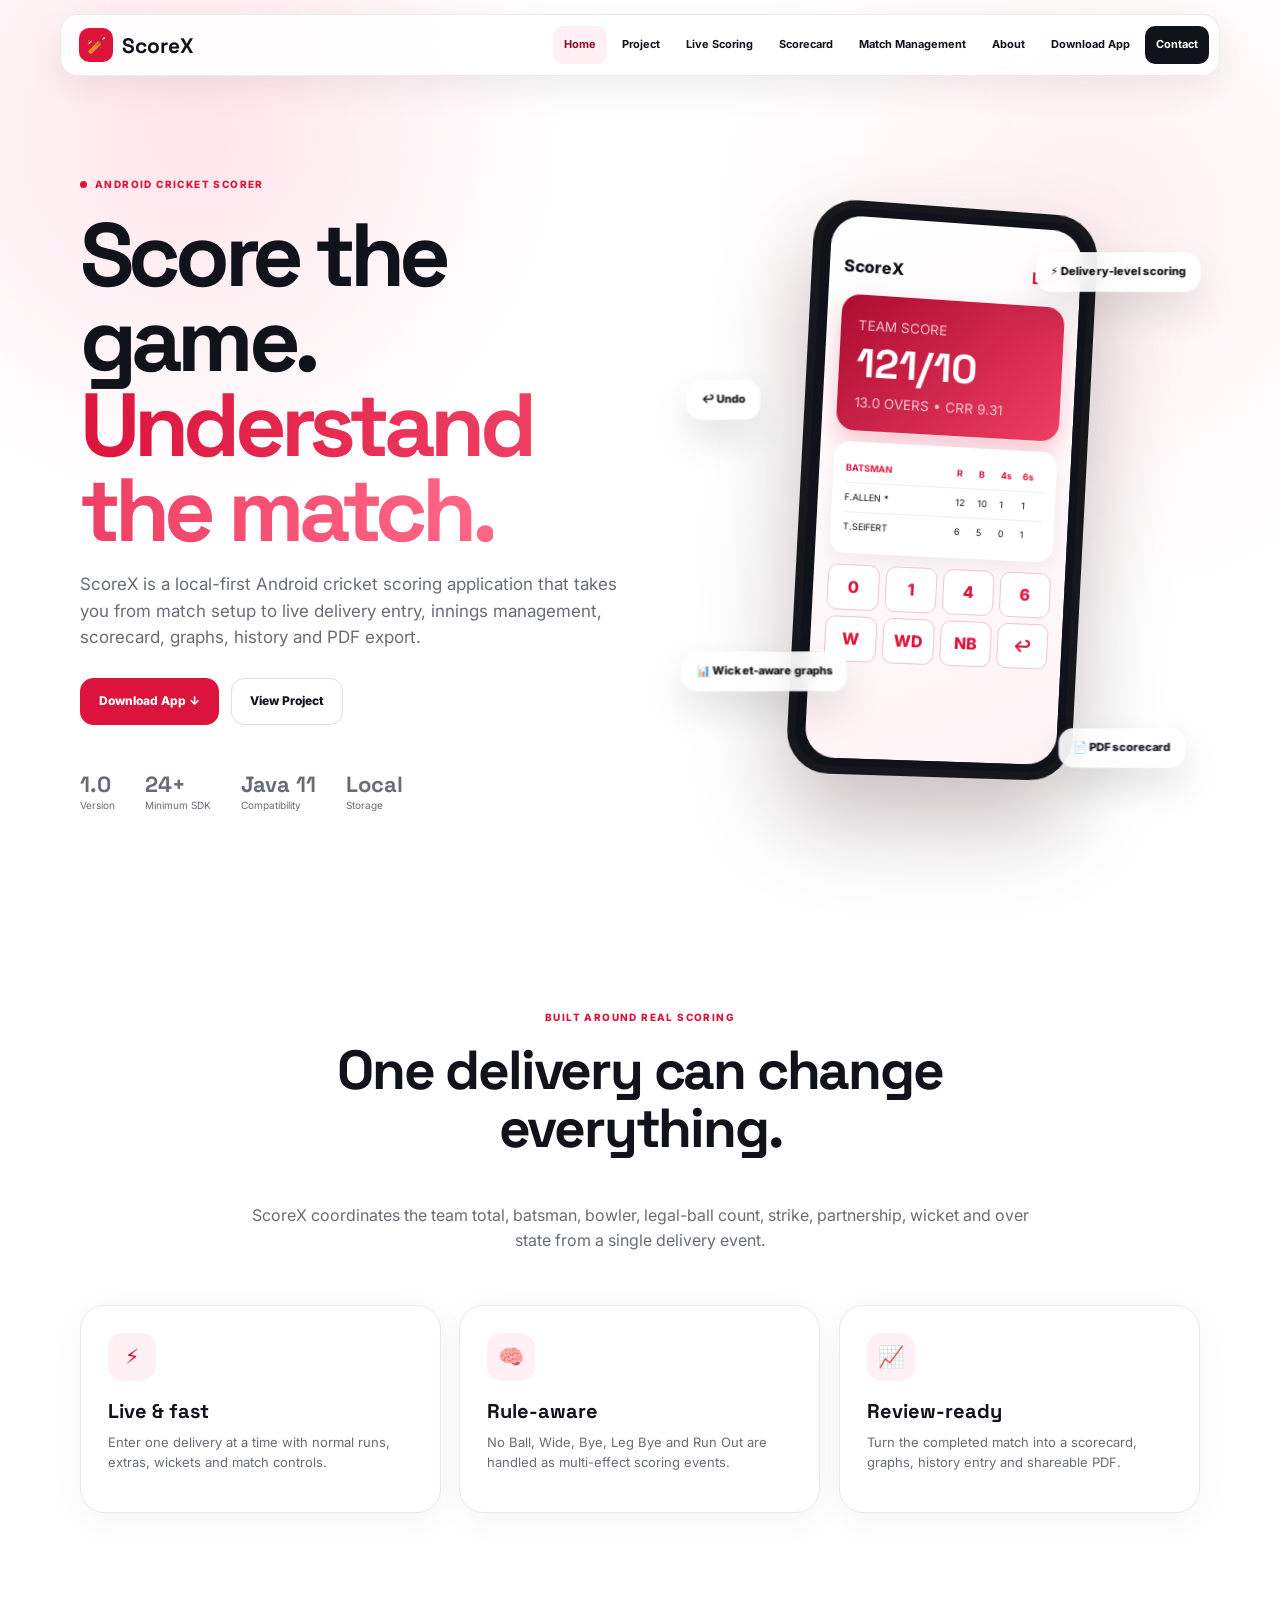
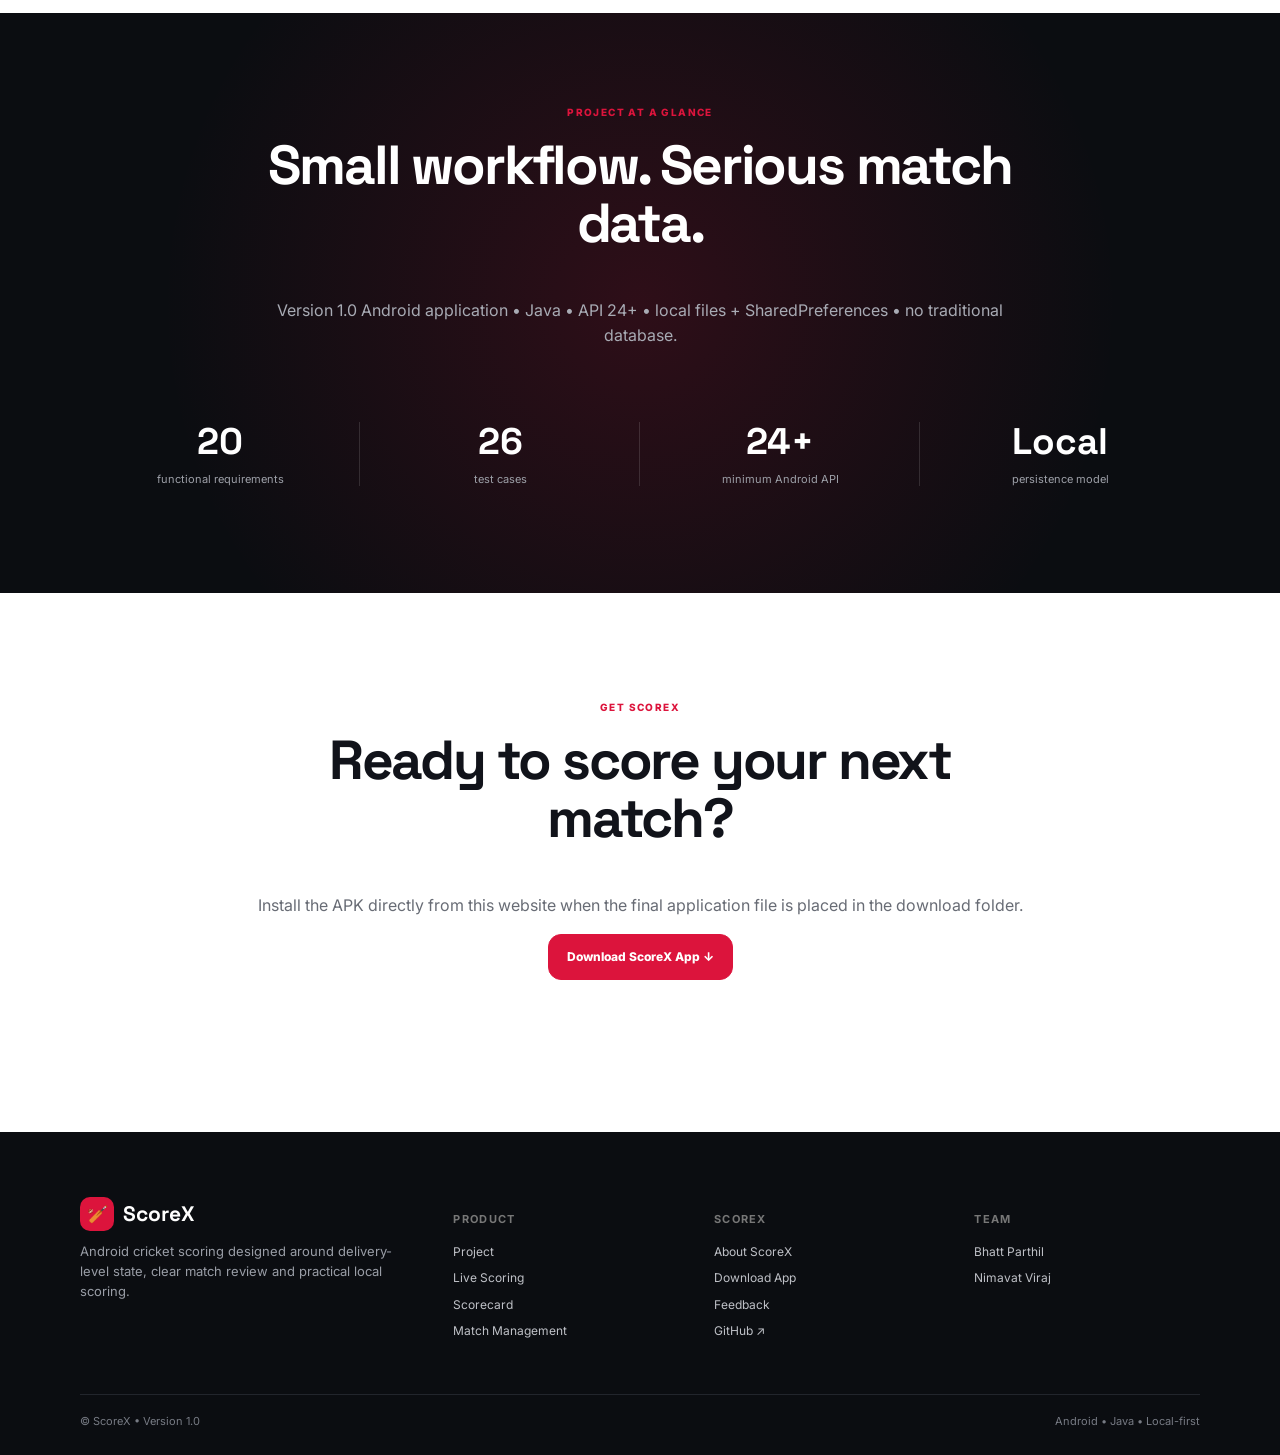
==== index.html @ 578c5bb7 "Add files via upload" ====
<!doctype html><html lang="en"><head><meta charset="utf-8"><meta name="viewport" content="width=device-width,initial-scale=1"><meta name="theme-color" content="#DC143C"><title>Home | ScoreX</title><meta name="description" content="ScoreX Android cricket scorer"><link rel="stylesheet" href="css/style.css"></head><body><nav class="nav"><a class="brand" href="index.html"><span class="brand-mark">🏏</span>ScoreX</a><button class="menu" aria-label="Menu">☰</button><div class="links"><a href="index.html">Home</a><a href="features.html">Project</a><a href="live-scoring.html">Live Scoring</a><a href="scorecard.html">Scorecard</a><a href="match-management.html">Match Management</a><a href="about.html">About</a><a href="download.html">Download App</a><a class="cta" href="contact.html">Contact</a></div></nav><main><section class="hero"><div class="container hero-grid"><div class="reveal"><span class="eyebrow"><i></i> Android Cricket Scorer</span><h1>Score the game.<br><span class="grad">Understand the match.</span></h1><p class="lead">ScoreX is a local-first Android cricket scoring application that takes you from match setup to live delivery entry, innings management, scorecard, graphs, history and PDF export.</p><div class="actions"><a class="btn primary" href="download.html">Download App ↓</a><a class="btn" href="features.html">View Project</a></div><div class="hero-meta"><div><strong>1.0</strong>Version</div><div><strong>24+</strong>Minimum SDK</div><div><strong>Java 11</strong>Compatibility</div><div><strong>Local</strong>Storage</div></div></div><div class="phone-stage reveal tilt"><div class="phone"><div class="screen"><div class="appbar"><span>ScoreX</span><b>LIVE</b></div><div class="scorebox"><small>TEAM SCORE</small><div class="bigscore">121/10</div><small>13.0 OVERS • CRR 9.31</small></div><div class="mini"><div class="minirow"><b>BATSMAN</b><b>R</b><b>B</b><b>4s</b><b>6s</b></div><div class="minirow"><span>F.ALLEN *</span><span>12</span><span>10</span><span>1</span><span>1</span></div><div class="minirow"><span>T.SEIFERT</span><span>6</span><span>5</span><span>0</span><span>1</span></div></div><div class="runs"><div class="run">0</div><div class="run">1</div><div class="run">4</div><div class="run">6</div><div class="run">W</div><div class="run">WD</div><div class="run">NB</div><div class="run">↩</div></div></div></div><div class="floatcard f1">⚡ Delivery-level scoring</div><div class="floatcard f2">📊 Wicket-aware graphs</div><div class="floatcard f3">↩ Undo</div><div class="floatcard f4">📄 PDF scorecard</div></div></div></section>
<section><div class="container"><div class="section-head reveal"><span class="eyebrow">Built around real scoring</span><h2>One delivery can change everything.</h2><p>ScoreX coordinates the team total, batsman, bowler, legal-ball count, strike, partnership, wicket and over state from a single delivery event.</p></div><div class="grid3"><article class="card tilt reveal"><div class="icon">⚡</div><h3>Live & fast</h3><p>Enter one delivery at a time with normal runs, extras, wickets and match controls.</p></article><article class="card tilt reveal"><div class="icon">🧠</div><h3>Rule-aware</h3><p>No Ball, Wide, Bye, Leg Bye and Run Out are handled as multi-effect scoring events.</p></article><article class="card tilt reveal"><div class="icon">📈</div><h3>Review-ready</h3><p>Turn the completed match into a scorecard, graphs, history entry and shareable PDF.</p></article></div></div></section>
<section class="dark clean-dark"><div class="container"><div class="section-head reveal"><span class="eyebrow">Project at a glance</span><h2>Small workflow. Serious match data.</h2><p style="color:#a8abb4">Version 1.0 Android application • Java • API 24+ • local files + SharedPreferences • no traditional database.</p></div><div class="stats reveal"><div class="stat"><strong data-count="20">0</strong><span>functional requirements</span></div><div class="stat"><strong data-count="26">0</strong><span>test cases</span></div><div class="stat"><strong>24+</strong><span>minimum Android API</span></div><div class="stat"><strong>Local</strong><span>persistence model</span></div></div></div></section>
<section><div class="container"><div class="section-head reveal"><span class="eyebrow">Get ScoreX</span><h2>Ready to score your next match?</h2><p>Install the APK directly from this website when the final application file is placed in the download folder.</p><a class="btn primary" href="download.html">Download ScoreX App ↓</a></div></div></section></main><footer><div class="container"><div class="footgrid"><div class="footbrand"><a class="brand" href="index.html"><span class="brand-mark">🏏</span>ScoreX</a><p>Android cricket scoring designed around delivery-level state, clear match review and practical local scoring.</p></div><div class="footcol"><h4>Product</h4><a href="features.html">Project</a><a href="live-scoring.html">Live Scoring</a><a href="scorecard.html">Scorecard</a><a href="match-management.html">Match Management</a></div><div class="footcol"><h4>ScoreX</h4><a href="about.html">About ScoreX</a><a href="download.html">Download App</a><a href="contact.html">Feedback</a><a href="https://github.com/" target="_blank" rel="noopener">GitHub ↗</a></div><div class="footcol"><h4>Team</h4><a href="contact.html">Bhatt Parthil</a><a href="contact.html">Nimavat Viraj</a></div></div><div class="bottom"><span>© ScoreX • Version 1.0</span><span>Android • Java • Local-first</span></div></div></footer><script src="js/script.js"></script></body></html>
---- css/style.css ----
@import url('https://fonts.googleapis.com/css2?family=Inter:wght@400;500;600;700;800&family=Space+Grotesk:wght@500;600;700&display=swap');
:root{--red:#DC143C;--red2:#8B0A28;--ink:#11131a;--dark:#0b0d11;--muted:#686c75;--line:#e9e8eb;--soft:#fff7f9;--r:24px;--shadow:0 24px 70px rgba(24,12,17,.10)}*{box-sizing:border-box}html{scroll-behavior:smooth}body{margin:0;color:var(--ink);font-family:Inter,system-ui,sans-serif;background:#fff;line-height:1.55}a{text-decoration:none;color:inherit}.container{width:min(1120px,92%);margin:auto}.nav{position:fixed;z-index:50;top:14px;left:50%;transform:translateX(-50%);width:min(1160px,94%);height:62px;background:rgba(255,255,255,.88);backdrop-filter:blur(18px);border:1px solid rgba(20,20,20,.08);border-radius:18px;display:flex;align-items:center;padding:0 10px 0 18px;box-shadow:0 12px 35px rgba(0,0,0,.07)}.brand{font:700 21px 'Space Grotesk';display:flex;gap:9px;align-items:center}.brand-mark{display:grid;place-items:center;width:34px;height:34px;border-radius:10px;background:var(--red);color:#fff;font-size:17px}.links{margin-left:auto;display:flex;gap:4px;align-items:center}.links a{font-size:11px;font-weight:700;padding:10px 11px;border-radius:10px}.links a:hover,.links a.active{background:#fff0f3;color:var(--red2)}.links .cta{background:var(--ink);color:#fff}.menu{display:none;margin-left:auto;border:0;background:none;font-size:24px}.hero{min-height:100vh;padding:170px 0 90px;background:radial-gradient(circle at 15% 15%,#ffe4eb,transparent 28%),radial-gradient(circle at 85% 25%,#fff0f3,transparent 30%),#fff}.hero-grid{display:grid;grid-template-columns:1.05fr .95fr;gap:40px;align-items:center}.eyebrow{display:inline-flex;align-items:center;gap:8px;color:var(--red);font-size:10px;font-weight:800;text-transform:uppercase;letter-spacing:.14em}.eyebrow i{width:7px;height:7px;background:var(--red);border-radius:50%}.hero h1{font:700 clamp(55px,7vw,92px)/.95 'Space Grotesk';letter-spacing:-.065em;margin:18px 0}.grad{background:linear-gradient(90deg,var(--red),#ff6787);-webkit-background-clip:text;color:transparent}.lead{font-size:17px;color:var(--muted);max-width:650px}.actions{display:flex;gap:12px;margin-top:28px;flex-wrap:wrap}.btn{display:inline-flex;align-items:center;justify-content:center;padding:13px 18px;border:1px solid #dddfe4;border-radius:13px;font-size:12px;font-weight:800;transition:.25s}.btn:hover{transform:translateY(-2px);box-shadow:0 10px 25px rgba(0,0,0,.08)}.btn.primary{background:var(--red);border-color:var(--red);color:#fff}.hero-meta{display:flex;gap:30px;margin-top:45px;flex-wrap:wrap}.hero-meta strong{display:block;font:700 22px 'Space Grotesk'}.hero-meta div{font-size:10px;color:var(--muted)}.phone-stage{height:590px;position:relative;display:grid;place-items:center;perspective:1200px}.phone{width:286px;height:570px;background:#11131a;border:8px solid #17181c;border-radius:43px;padding:10px;box-shadow:0 45px 90px rgba(40,0,12,.25);transform:rotate3d(0,1,0,5deg) rotate(3deg);animation:float 5s ease-in-out infinite;transition:transform .18s}.screen{height:100%;border-radius:30px;overflow:hidden;background:linear-gradient(160deg,#fff,#fff3f6);padding:37px 14px 14px}.appbar{display:flex;justify-content:space-between;font-weight:800;margin-bottom:15px}.appbar b{color:var(--red)}.scorebox{border-radius:18px;background:linear-gradient(135deg,#ad0c31,#ef3e63);color:#fff;padding:17px;box-shadow:0 12px 25px rgba(220,20,60,.22)}.scorebox small{opacity:.75}.bigscore{font:700 40px 'Space Grotesk'}.mini{background:#fff;border-radius:15px;padding:12px;margin-top:11px;box-shadow:0 8px 20px rgba(0,0,0,.06);font-size:9px}.minirow{display:grid;grid-template-columns:1fr repeat(4,22px);padding:7px 0;border-bottom:1px solid #eee}.minirow:last-child{border:0}.minirow b{color:var(--red)}.runs{display:grid;grid-template-columns:repeat(4,1fr);gap:6px;margin-top:11px}.run{padding:9px;border:1px solid #f0c4ce;background:#fff;border-radius:10px;color:var(--red);font-weight:800;text-align:center}.floatcard{position:absolute;background:rgba(255,255,255,.92);backdrop-filter:blur(10px);padding:11px 14px;border-radius:15px;box-shadow:0 18px 40px rgba(0,0,0,.12);font-size:11px;font-weight:800}.f1{right:5px;top:60px}.f2{left:0;bottom:100px}.f3{left:5px;top:185px}.f4{right:20px;bottom:25px}section{padding:100px 0}.section-head{text-align:center;max-width:800px;margin:0 auto 52px}.section-head h2{font:700 clamp(35px,5vw,55px)/1.05 'Space Grotesk';letter-spacing:-.04em;margin-top:14px}.section-head p{color:var(--muted);margin-top:15px}.grid3{display:grid;grid-template-columns:repeat(3,1fr);gap:18px}.card{background:#fff;border:1px solid var(--line);border-radius:var(--r);padding:27px;box-shadow:0 8px 35px rgba(0,0,0,.045);transition:transform .25s,box-shadow .25s,border-color .25s;transform-style:preserve-3d}.card:hover{transform:translateY(-7px) rotateX(1deg) rotateY(-1deg);box-shadow:var(--shadow);border-color:#ffd2dc}.icon{width:48px;height:48px;border-radius:15px;background:#fff0f3;color:var(--red);display:grid;place-items:center;font-size:21px;margin-bottom:17px}.card h3{font:700 20px 'Space Grotesk';margin:0}.card p{color:var(--muted);font-size:13px;margin-top:8px}.dark{background:var(--dark);color:#fff;position:relative;overflow:hidden}.dark:before{content:'';position:absolute;inset:-50%;background:radial-gradient(circle at 50% 50%,rgba(220,20,60,.17),transparent 34%)}.dark>*{position:relative}.stats{display:grid;grid-template-columns:repeat(4,1fr);gap:0;border:0;border-radius:0}.stat{padding:18px 27px;text-align:center;border:0;position:relative}.stat:not(:last-child):after{content:'';position:absolute;right:0;top:20%;height:60%;width:1px;background:rgba(255,255,255,.13)}.stat strong{display:block;font:700 37px 'Space Grotesk';color:#fff}.stat span{font-size:11px;color:#9da0a8}.clean-dark{padding:85px 0}.pagehero{padding:175px 0 90px;text-align:center;background:radial-gradient(circle at 80% 10%,#ffe3ea,transparent 30%),#fff7f8}.pagehero h1{font:700 clamp(43px,6vw,72px)/1 'Space Grotesk';margin:16px 0;letter-spacing:-.05em}.pagehero p{max-width:760px;margin:auto;color:var(--muted);font-size:17px}.crumb{font-size:11px;color:var(--red);font-weight:800;text-transform:uppercase;letter-spacing:.1em}.soft{background:var(--soft)}.prose{max-width:850px;margin:auto;color:var(--muted)}.prose p{margin:0 0 15px}.info-grid{display:grid;grid-template-columns:repeat(4,1fr);gap:12px;margin-top:30px}.info-grid div{padding:18px 15px;border-top:2px solid var(--red);background:#fff}.info-grid b,.info-grid span{display:block}.info-grid b{font-size:10px;color:var(--red);text-transform:uppercase}.info-grid span{font-size:13px;font-weight:700;margin-top:5px}.two-col{display:grid;grid-template-columns:1fr 1fr;gap:60px;max-width:950px;margin:auto}.two-col h3{font:700 24px 'Space Grotesk'}.checks{list-style:none;display:grid;gap:11px;padding:0}.checks li:before{content:'✓';display:inline-grid;place-items:center;width:22px;height:22px;border-radius:50%;background:#ffe5eb;color:var(--red);margin-right:9px;font-weight:900}.architecture{display:grid;grid-template-columns:repeat(4,1fr);margin:25px 0 35px;border-top:1px solid var(--line);border-bottom:1px solid var(--line)}.architecture div{padding:25px 18px;position:relative}.architecture div:not(:last-child):after{content:'→';position:absolute;right:-7px;top:38px;color:var(--red);font-weight:900}.architecture span{display:block;color:var(--red);font-size:10px;font-weight:800;letter-spacing:.1em}.architecture b{display:block;margin-top:8px;font-size:13px}.tablewrap{overflow:auto;border:1px solid var(--line);border-radius:18px}table{width:100%;min-width:720px;border-collapse:collapse;background:#fff}th,td{text-align:left;padding:13px 16px;border-bottom:1px solid #eee;font-size:12px}th{background:#11131a;color:#fff;text-transform:uppercase;font-size:10px;letter-spacing:.08em}tr:nth-child(even) td{background:#fff8fa}.module-grid{display:grid;grid-template-columns:repeat(3,1fr);gap:18px}.module{padding:26px;background:#fff;border:1px solid var(--line);border-radius:22px;box-shadow:0 10px 35px rgba(0,0,0,.04);transform-style:preserve-3d}.module span{color:var(--red);font:700 12px 'Space Grotesk'}.module h3{font:700 21px 'Space Grotesk';margin:12px 0 6px}.module p{color:var(--muted);font-size:13px}.flowline{display:grid;grid-template-columns:repeat(9,1fr);border:1px solid var(--line);border-radius:20px;overflow:hidden}.flowline div{padding:17px 8px;text-align:center;background:#fff;position:relative}.flowline div:not(:last-child){border-right:1px solid var(--line)}.flowline b{display:block;color:var(--red);font-size:11px}.flowline span{display:block;font-size:10px;margin-top:5px}.rules-grid{display:grid;grid-template-columns:repeat(3,1fr);gap:18px}.rules-grid article{background:#fff;padding:24px;border-top:3px solid var(--red);box-shadow:0 10px 35px rgba(0,0,0,.04)}.rules-grid h3{font:700 21px 'Space Grotesk';margin:0}.rules-grid p{font-size:13px;color:var(--muted)}.examples{display:flex;gap:7px;flex-wrap:wrap}.examples b{padding:8px 10px;background:#fff0f3;color:var(--red2);border-radius:8px}.callout{padding:24px 26px;border-left:5px solid var(--red);background:#fff5f7;border-radius:0 18px 18px 0;margin:25px 0}.callout strong{color:var(--red2)}.test-grid{display:grid;grid-template-columns:repeat(4,1fr);gap:10px}.test-grid div{padding:15px;background:#fff;border:1px solid var(--line);border-radius:13px;display:flex;gap:10px;align-items:flex-start}.test-grid b{color:var(--red);font-size:10px}.test-grid span{font-size:11px}.quicksteps{display:grid;grid-template-columns:repeat(5,1fr);gap:12px}.quicksteps div{padding:18px;background:#fff;border-top:3px solid var(--red);min-height:105px}.quicksteps b{color:var(--red);font-size:11px}.quicksteps span{display:block;font-weight:700;font-size:12px;margin-top:7px}.live-demo{max-width:850px;margin:auto;background:linear-gradient(135deg,#11131a,#241017);color:#fff;border-radius:28px;padding:30px;box-shadow:0 35px 80px rgba(0,0,0,.18);transform-style:preserve-3d}.live-top{display:flex;justify-content:space-between;color:#9ea2ab;font-size:11px}.live-top b{color:#ff7892}.live-score{font:700 70px 'Space Grotesk';margin-top:25px}.live-meta{color:#b5b7bf}.live-runs{display:grid;grid-template-columns:repeat(5,1fr);gap:9px;margin-top:25px}.live-runs span{padding:12px;text-align:center;border:1px solid #333741;border-radius:11px;color:#fff}.live-runs span:last-child{color:#ff7892}.setup-grid{display:grid;grid-template-columns:repeat(3,1fr);gap:18px}.setup{padding:25px;background:#fff;border:1px solid var(--line);border-radius:20px}.setup>b{display:grid;place-items:center;width:34px;height:34px;border-radius:10px;background:var(--red);color:#fff;font-size:11px}.setup h3{font:700 20px 'Space Grotesk';margin:13px 0 5px}.setup p{font-size:13px;color:var(--muted)}.history-empty{max-width:760px;margin:auto;text-align:center;padding:60px 25px;border:1px dashed #e2d6da;border-radius:24px;background:#fff}.history-icon{font-size:35px}.history-empty h3{font:700 24px 'Space Grotesk'}.history-empty p{color:var(--muted);font-size:13px}.score-demo{max-width:900px;margin:0 auto 45px;border:1px solid var(--line);border-radius:24px;overflow:hidden;box-shadow:var(--shadow);background:#fff}.score-demo-head,.score-row{display:grid;grid-template-columns:2fr repeat(5,1fr);padding:16px 20px;gap:10px}.score-demo-head{background:var(--red);color:#fff;font-size:11px;font-weight:800}.score-row{font-size:13px;border-bottom:1px solid #eee}.score-row span:first-child{font-weight:700}.chart-bars{height:120px;display:flex;align-items:end;gap:10px;padding:10px 4px}.chart-bars i{display:block;flex:1;background:linear-gradient(var(--red),#ff6b87);border-radius:8px 8px 3px 3px}.chart-line{height:120px;position:relative;background:repeating-linear-gradient(to bottom,#fff 0,#fff 28px,#eee 29px);border-bottom:2px solid #ddd}.chart-line:after{content:'';position:absolute;left:5%;right:5%;top:58%;height:3px;background:var(--red);transform:rotate(-8deg);box-shadow:90px -20px 0 -1px var(--red),180px -33px 0 -1px var(--red),270px -48px 0 -1px var(--red)}.compare{height:120px;position:relative}.compare:before,.compare:after{content:'';position:absolute;left:8%;right:8%;height:3px;transform-origin:left center}.compare:before{top:70%;background:var(--red);transform:rotate(-22deg)}.compare:after{top:78%;background:#70747d;transform:rotate(-14deg)}.compare i,.compare b{position:absolute;width:10px;height:10px;border-radius:50%;background:var(--red);z-index:2}.compare i{left:62%;top:45%}.compare b{left:76%;top:33%;background:#70747d}.about-lead{max-width:850px;margin:0 auto 45px;text-align:center}.about-lead h2{font:700 45px/1.05 'Space Grotesk';margin:14px 0}.about-lead p{color:var(--muted)}.team{display:grid;grid-template-columns:1fr 1fr;gap:18px}.person{padding:28px;border-radius:24px;background:linear-gradient(145deg,#fff0f3,#fff);border:1px solid #ffd5de}.person b{font:700 22px 'Space Grotesk';display:block;color:var(--red2)}.person span{font-size:11px;color:var(--muted)}.person p{font-size:13px;color:var(--muted);margin-top:10px}.team.compact .person{padding:20px}.contact-clean{display:grid;grid-template-columns:1.1fr .9fr;gap:60px;align-items:center;max-width:950px;margin:auto}.contact-clean h2{font:700 44px/1.05 'Space Grotesk';margin:14px 0}.contact-clean p{color:var(--muted)}.email-link{display:inline-block;margin:15px 0;color:var(--red2);font:700 20px 'Space Grotesk'}.download-clean{display:grid;grid-template-columns:110px 1fr;gap:35px;align-items:center;max-width:900px;margin:auto;padding:45px 0}.download-icon{width:110px;height:110px;border-radius:30px;background:var(--red);display:grid;place-items:center;font-size:50px;box-shadow:0 25px 60px rgba(220,20,60,.2);transform:rotate(-4deg);transition:.3s}.download-icon:hover{transform:rotate(4deg) translateY(-5px) scale(1.03)}.download-clean h2{font:700 45px 'Space Grotesk';margin:12px 0}.download-clean p{color:var(--muted);max-width:650px}.install-grid{display:grid;grid-template-columns:repeat(3,1fr);gap:18px}.install-grid>div{padding:25px;background:#fff;border-top:3px solid var(--red)}.install-grid b{color:var(--red);font:700 24px 'Space Grotesk'}.install-grid h3{font:700 20px 'Space Grotesk';margin:10px 0}.install-grid p{font-size:13px;color:var(--muted)}footer{background:#0b0d11;color:#fff;padding:65px 0 25px}.footgrid{display:grid;grid-template-columns:1.5fr 1fr 1fr 1fr;gap:35px}.footbrand p{color:#999da6;max-width:320px;margin-top:10px;font-size:13px}.footcol h4{font-size:11px;color:#777;text-transform:uppercase;letter-spacing:.12em;margin-bottom:14px}.footcol a{display:block;color:#bfc1c7;font-size:12px;margin:8px 0}.footcol a:hover{color:#fff}.bottom{border-top:1px solid #22252c;margin-top:45px;padding-top:18px;color:#777b84;font-size:11px;display:flex;justify-content:space-between}.reveal{opacity:0;transform:translateY(22px);transition:.7s}.reveal.show{opacity:1;transform:none}@keyframes float{0%,100%{transform:translateY(0) rotate3d(0,1,0,5deg) rotate(3deg)}50%{transform:translateY(-12px) rotate3d(0,1,0,5deg) rotate(2deg)}}
@media(max-width:920px){.links{display:none;position:absolute;top:76px;left:0;right:0;background:#fff;border-radius:18px;padding:10px;box-shadow:var(--shadow);flex-direction:column}.links.open{display:flex}.links a{text-align:center}.menu{display:block}.hero-grid,.two-col,.contact-clean{grid-template-columns:1fr}.phone-stage{height:550px}.grid3,.module-grid,.rules-grid,.setup-grid{grid-template-columns:1fr 1fr}.stats{grid-template-columns:1fr 1fr}.stat:nth-child(2){border-right:0}.stat{border-bottom:0}.stat:not(:last-child):after{display:none}.architecture{grid-template-columns:1fr 1fr}.architecture div:nth-child(odd){border-right:1px solid var(--line)}.architecture div:after{display:none}.footgrid{grid-template-columns:1fr 1fr}.flowline{grid-template-columns:repeat(3,1fr)}.flowline div{border-bottom:1px solid var(--line)}.test-grid{grid-template-columns:1fr 1fr}.quicksteps{grid-template-columns:1fr 1fr}.install-grid{grid-template-columns:1fr}.download-clean{grid-template-columns:1fr;text-align:center}.download-icon{margin:auto}.team{grid-template-columns:1fr}}
@media(max-width:620px){.nav{height:60px;top:8px}.hero{padding-top:125px}.hero h1{font-size:49px}.lead{font-size:15px}.hero-meta{gap:15px}.phone{transform:scale(.86) rotate(3deg)}.phone-stage{height:510px}.grid3,.stats,.module-grid,.rules-grid,.setup-grid,.team,.formgrid,.contact-clean{grid-template-columns:1fr}.section-head{margin-bottom:35px}.pagehero{padding-top:140px}.architecture{grid-template-columns:1fr}.architecture div{border-right:0!important;border-bottom:1px solid var(--line)}.flowline{grid-template-columns:1fr 1fr}.test-grid,.quicksteps{grid-template-columns:1fr}.live-runs{grid-template-columns:repeat(3,1fr)}.score-demo-head,.score-row{grid-template-columns:1.7fr repeat(5,1fr);padding:12px 10px;font-size:10px}.download-clean h2,.contact-clean h2,.about-lead h2{font-size:35px}.footgrid{grid-template-columns:1fr}.bottom{flex-direction:column;gap:7px}}

/* =========================================================
   SCOREX FINAL POLISH — dark team + contact + 3D motion
   ========================================================= */
.about-team-dark{position:relative;overflow:hidden;background:#0b0d11;color:#fff;padding:105px 0}
.about-team-dark:before{content:"";position:absolute;width:520px;height:520px;right:-220px;top:-240px;border-radius:50%;background:radial-gradient(circle,rgba(220,20,60,.22),transparent 68%);filter:blur(5px);pointer-events:none}
.about-team-dark:after{content:"";position:absolute;width:300px;height:300px;left:-170px;bottom:-170px;border-radius:50%;border:1px solid rgba(255,255,255,.08);box-shadow:0 0 0 35px rgba(255,255,255,.025),0 0 0 70px rgba(255,255,255,.015);pointer-events:none}
.dark-team-head{display:flex;align-items:end;justify-content:space-between;gap:40px;position:relative;z-index:2}
.dark-team-head h2{font:700 clamp(35px,5vw,58px)/1.02 'Space Grotesk';letter-spacing:-.045em;margin:14px 0 10px;max-width:700px}
.dark-team-head p{color:#a5a8b1;max-width:650px;margin:0}
.github-link{display:inline-flex;align-items:center;gap:12px;color:#fff;font-weight:800;font-size:12px;white-space:nowrap;padding-bottom:10px;border-bottom:1px solid rgba(255,255,255,.3);transition:.25s}
.github-link span{color:#ff6b87;font-size:17px}.github-link:hover{color:#ff8ba0;border-color:#ff5f7e;transform:translateX(4px)}
.dark-team-names{display:grid;grid-template-columns:1fr 1fr;gap:60px;margin-top:70px;position:relative;z-index:2}
.dark-person{display:flex;align-items:center;gap:20px;border-bottom:1px solid rgba(255,255,255,.12);padding:0 0 22px;transition:.35s;transform-style:preserve-3d}
.dark-person>span{font:600 11px 'Space Grotesk';color:#ff5d7c}.dark-person b{display:block;font:700 27px 'Space Grotesk';letter-spacing:-.02em}.dark-person small{display:block;color:#858a95;font-size:11px;margin-top:4px}.dark-person:hover{transform:translate3d(0,-5px,18px);border-color:rgba(220,20,60,.65)}

.contact-section{padding-top:105px;padding-bottom:120px;background:radial-gradient(circle at 10% 20%,#fff0f3,transparent 28%),#fff}
.contact-intro{max-width:850px;margin:0 auto 58px;text-align:center}.contact-intro h2{font:700 clamp(42px,6vw,70px)/1 'Space Grotesk';letter-spacing:-.055em;margin:14px 0}.contact-intro p{max-width:720px;margin:0 auto;color:var(--muted);font-size:15px}.contact-email-line{display:inline-flex;align-items:center;gap:12px;margin-top:25px;padding-bottom:8px;border-bottom:1px solid #e7d9dd}.contact-email-line span{font-size:10px;text-transform:uppercase;letter-spacing:.12em;font-weight:800;color:#8a8d95}.contact-email-line a{font:700 15px 'Space Grotesk';color:var(--red2)}
.contact-layout{display:grid;grid-template-columns:1.3fr .7fr;gap:70px;max-width:1050px;margin:auto;align-items:start}
.feedback-form{position:relative;background:rgba(255,255,255,.8);border:1px solid #ebe5e7;border-radius:30px;padding:34px;box-shadow:0 28px 80px rgba(34,15,20,.09);transform-style:preserve-3d;transition:transform .18s,box-shadow .25s}
.feedback-form:hover{box-shadow:0 38px 100px rgba(34,15,20,.13)}
.form-head{display:flex;align-items:flex-start;gap:15px;margin-bottom:27px}.form-head>span{display:grid;place-items:center;width:38px;height:38px;border-radius:12px;background:var(--red);color:#fff;font:800 11px 'Space Grotesk';flex:0 0 auto}.form-head h3{font:700 28px 'Space Grotesk';margin:0}.form-head p{margin:4px 0 0;color:var(--muted);font-size:12px}
.feedback-form label{display:block;margin-bottom:18px}.feedback-form label>span{display:block;font-size:10px;font-weight:800;letter-spacing:.1em;text-transform:uppercase;color:#646873;margin:0 0 8px}.feedback-form input,.feedback-form select,.feedback-form textarea{width:100%;font:500 13px Inter,system-ui,sans-serif;color:var(--ink);background:#fff;border:1px solid #e1dce0;border-radius:13px;padding:14px 15px;outline:none;transition:.22s;resize:vertical}.feedback-form input::placeholder,.feedback-form textarea::placeholder{color:#a1a4ab}.feedback-form input:focus,.feedback-form select:focus,.feedback-form textarea:focus{border-color:#ff6684;box-shadow:0 0 0 4px rgba(220,20,60,.08);transform:translateZ(3px)}
.formgrid{display:grid;grid-template-columns:1fr 1fr;gap:15px}.form-foot{display:flex;align-items:center;justify-content:space-between;gap:20px;margin-top:6px}.form-note{font-size:10px;color:#858891;max-width:360px}.form-note b{color:var(--red2)}.send-btn{border:0;cursor:pointer;gap:9px}.send-btn span{font-size:16px}.form-status{font-size:11px;margin:12px 0 0;color:var(--red2);min-height:17px}
.contact-side{padding-top:10px}.contact-side-top h3{font:700 34px/1.05 'Space Grotesk';letter-spacing:-.035em;margin:14px 0 30px}.contact-point{display:flex;gap:17px;padding:19px 0;border-bottom:1px solid #ebe5e7}.contact-point>span{color:var(--red);font:700 10px 'Space Grotesk';padding-top:4px}.contact-point b{font:700 15px 'Space Grotesk'}.contact-point p{font-size:12px;color:var(--muted);margin:5px 0 0}.github-line{display:flex;justify-content:space-between;align-items:center;padding:22px 0;color:var(--ink);font-size:12px;border-bottom:1px solid #ebe5e7}.github-line b{color:var(--red2)}.github-line:hover b{color:var(--red)}
/* Extra depth without turning the site into a gimmick. */
[data-depth]{transform-style:preserve-3d;transition:transform .2s ease}
.floatcard{transform:translateZ(25px)}.phone{transform-style:preserve-3d}.screen{transform:translateZ(10px)}
.reveal{will-change:transform,opacity}
@keyframes glowPulse{0%,100%{box-shadow:0 0 0 0 rgba(220,20,60,0)}50%{box-shadow:0 0 0 10px rgba(220,20,60,.035)}}
.github-link{animation:glowPulse 4s ease-in-out infinite}
@media(max-width:920px){.dark-team-head{align-items:flex-start;flex-direction:column}.dark-team-names{grid-template-columns:1fr;gap:25px}.contact-layout{grid-template-columns:1fr;gap:45px}.contact-side{padding-top:0}}
@media(max-width:620px){.about-team-dark{padding:80px 0}.dark-team-names{margin-top:45px}.dark-person b{font-size:23px}.contact-section{padding-top:80px}.feedback-form{padding:22px;border-radius:24px}.formgrid{grid-template-columns:1fr}.form-foot{align-items:flex-start;flex-direction:column}.send-btn{width:100%}.contact-email-line{align-items:flex-start;flex-direction:column;gap:5px}}


/* ScoreX email-only contact */
.contact-email-only { display:flex; justify-content:center; align-items:center; width:100%; }
.contact-email-card { width:min(680px, 100%); text-align:center; padding:42px 28px; border-radius:24px; }
.contact-email-label { display:inline-block; letter-spacing:2px; font-weight:800; font-size:.75rem; color:#DC143C; margin-bottom:10px; }
.contact-email-card h2 { margin:0 0 12px; }
.contact-email-card p { margin:0 auto 22px; max-width:560px; line-height:1.7; opacity:.8; }
.contact-email-link { display:block; font-size:1.15rem; font-weight:700; color:#DC143C; text-decoration:none; margin-bottom:22px; word-break:break-word; }
.contact-email-button { display:inline-block; padding:13px 24px; border-radius:12px; background:#DC143C; color:#fff; text-decoration:none; font-weight:700; box-shadow:0 10px 25px rgba(220,20,60,.22); transition:.25s ease; }
.contact-email-button:hover { transform:translateY(-2px); box-shadow:0 14px 30px rgba(220,20,60,.3); }


/* ===== ScoreX About / Developer Section ===== */
.team-section {
  position: relative;
  padding: 70px 0;
}
.team-section .section-heading {
  text-align: center;
  margin-bottom: 38px;
}
.team-section .eyebrow {
  display: inline-block;
  color: #DC143C;
  font-size: .78rem;
  font-weight: 800;
  letter-spacing: 2.5px;
  margin-bottom: 8px;
}
.team-section .section-heading h2 {
  margin: 0 0 8px;
  font-size: clamp(2rem, 4vw, 3rem);
}
.team-section .section-heading p {
  margin: 0;
  opacity: .72;
  font-size: 1rem;
}
.team-grid {
  display: grid;
  grid-template-columns: repeat(2, minmax(0, 1fr));
  gap: 28px;
  max-width: 1000px;
  margin: 0 auto;
}
.developer-card {
  position: relative;
  overflow: hidden;
  min-height: 250px;
  padding: 38px 38px 34px;
  border-radius: 26px;
  background: #09090B;
  border: 1px solid rgba(255,255,255,.11);
  box-shadow: 0 20px 55px rgba(0,0,0,.12);
  transition: transform .35s ease, box-shadow .35s ease;
}
.developer-card:hover {
  transform: translateY(-8px);
  box-shadow: 0 28px 65px rgba(0,0,0,.20);
}
.developer-accent {
  position: absolute;
  left: 0;
  top: 0;
  bottom: 0;
  width: 6px;
}
.parthil-card .developer-accent { background: #3B82F6; }
.viraj-card .developer-accent { background: #7C3AED; }
.developer-content { position: relative; z-index: 1; }
.developer-role {
  display: inline-block;
  margin-bottom: 15px;
  font-size: .72rem;
  font-weight: 800;
  letter-spacing: 2px;
  opacity: .65;
}
.parthil-card h3 {
  margin: 0 0 18px;
  color: #3B82F6;
  font-size: clamp(1.8rem, 3vw, 2.35rem);
  line-height: 1.1;
}
.viraj-card h3 {
  margin: 0 0 18px;
  color: #7C3AED;
  font-size: clamp(1.8rem, 3vw, 2.35rem);
  line-height: 1.1;
}
.developer-description {
  margin: 0;
  max-width: 560px;
  color: #E6E6E8;
  font-size: 1.08rem;
  line-height: 1.85;
  font-weight: 500;
}
@media (max-width: 760px) {
  .team-grid { grid-template-columns: 1fr; }
  .developer-card { min-height: auto; padding: 30px 28px 30px; }
  .developer-description { font-size: 1rem; line-height: 1.7; }
}


/* Final About-page visual refinements */
.team-section .section-heading {
  text-align: center;
  margin-left: auto;
  margin-right: auto;
}
.team-section .section-heading h2 {
  font-size: clamp(2.4rem, 5vw, 4rem);
  line-height: 1.05;
  letter-spacing: -0.02em;
  text-align: center;
}
.team-section .section-heading p {
  text-align: center;
}
.parthil-card {
  box-shadow: 0 20px 55px rgba(0,0,0,.16), 0 0 45px rgba(59,130,246,.10);
}
.parthil-card:hover {
  box-shadow: 0 28px 65px rgba(0,0,0,.22), 0 0 55px rgba(59,130,246,.18);
}
.parthil-card h3 {
  color: #3B82F6 !important;
}
.parthil-card .developer-accent {
  background: #3B82F6 !important;
}
.viraj-card h3 {
  color: #7C3AED !important;
}
.viraj-card .developer-accent {
  background: #7C3AED !important;
}


/* =========================================================
   SCOREX ABOUT PAGE — REFERENCE DESIGN
   Page-scoped styles: only .about-page is affected.
   ========================================================= */

.about-page {
  background: #050506 !important;
  color: #f5f5f7;
  min-height: 100vh;
  overflow-x: hidden;
}

.about-page .nav {
  background: rgba(8, 8, 10, .88);
  border-color: rgba(255,255,255,.13);
  box-shadow: 0 12px 35px rgba(0,0,0,.28);
}

.about-page .brand {
  color: #fff;
}

.about-page .links a {
  color: #e9e9ec;
}

.about-page .links a:hover,
.about-page .links a.active {
  background: rgba(220,20,60,.12);
  color: #ff3157;
}

.about-page .links .cta {
  background: #dc143c;
  color: #fff;
}

.about-page .about-hero {
  position: relative;
  min-height: 590px;
  padding: 165px 30px 55px;
  display: flex;
  align-items: center;
  justify-content: center;
  overflow: hidden;
  background:
    radial-gradient(circle at 90% 15%, rgba(220,20,60,.23), transparent 23%),
    radial-gradient(circle at 8% 92%, rgba(255,255,255,.035), transparent 25%),
    #050506;
}

.about-page .about-hero-inner {
  position: relative;
  z-index: 2;
  width: min(1050px, 100%);
  text-align: center;
}

.about-page .about-kicker {
  display: flex;
  align-items: center;
  justify-content: center;
  gap: 26px;
  color: #ff234b;
  font-size: 13px;
  line-height: 1;
  font-weight: 900;
  letter-spacing: .2em;
  margin-bottom: 34px;
}

.about-page .about-kicker span {
  display: block;
  width: 105px;
  height: 2px;
  background: linear-gradient(90deg, transparent, #ff234b);
}

.about-page .about-kicker span:last-child {
  background: linear-gradient(90deg, #ff234b, transparent);
}

.about-page .about-hero h1 {
  margin: 0 auto;
  max-width: 950px;
  font: 700 clamp(48px, 6.2vw, 82px)/.98 'Space Grotesk';
  letter-spacing: -.055em;
  color: #f8f8fa;
}

.about-page .about-hero h1 em {
  font-style: normal;
  background: linear-gradient(90deg, #ff1646, #b81868);
  -webkit-background-clip: text;
  background-clip: text;
  color: transparent;
}

.about-page .about-intro {
  margin: 28px auto 0;
  color: #aeb2bd;
  font-size: 18px;
  line-height: 1.55;
  max-width: 720px;
}

.about-page .about-project-link {
  display: inline-flex;
  align-items: center;
  gap: 12px;
  margin-top: 30px;
  padding-bottom: 10px;
  color: #f5f5f7;
  border-bottom: 1px solid #4a4b51;
  font-size: 14px;
  font-weight: 800;
  text-decoration: none;
  transition: .25s ease;
}

.about-page .about-project-link span {
  color: #ff3157;
  font-size: 20px;
  transition: transform .25s ease;
}

.about-page .about-project-link:hover {
  color: #ff3157;
  border-color: #ff3157;
}

.about-page .about-project-link:hover span {
  transform: translate(3px,-3px);
}

.about-page .about-orbit {
  position: absolute;
  border-radius: 50%;
  pointer-events: none;
  opacity: .55;
}

.about-page .orbit-left {
  width: 360px;
  height: 360px;
  left: -185px;
  bottom: -175px;
  border: 1px solid rgba(255,255,255,.12);
  box-shadow:
    0 0 0 16px rgba(255,255,255,.025),
    0 0 0 34px rgba(255,255,255,.018);
}

.about-page .orbit-left::after {
  content: "";
  position: absolute;
  inset: 20px;
  border-radius: 50%;
  border: 1px solid rgba(255,25,70,.85);
}

.about-page .orbit-right {
  width: 330px;
  height: 330px;
  right: -210px;
  top: 45px;
  background: radial-gradient(circle, rgba(220,20,60,.16), transparent 64%);
  filter: blur(2px);
}

.about-page .about-main {
  position: relative;
  background: #050506;
}

.about-page .developers-section {
  width: min(1210px, 91%);
  margin: 0 auto;
  padding: 35px 0 58px;
}

.about-page .developer-heading {
  display: flex;
  align-items: center;
  justify-content: center;
  gap: 26px;
  margin: 0 auto 36px;
}

.about-page .developer-heading > div {
  display: flex;
  align-items: center;
  gap: 12px;
}

.about-page .developer-heading h2 {
  margin: 0;
  color: #f5f5f7;
  font: 700 clamp(25px, 3vw, 34px)/1 'Space Grotesk';
  letter-spacing: -.025em;
}

.about-page .developer-heading-icon {
  color: #ff1749;
  font-size: 34px;
  line-height: 1;
  transform: translateY(-1px);
}

.about-page .heading-line {
  width: min(270px, 22vw);
  height: 2px;
  background: linear-gradient(90deg, transparent, #ff1749);
}

.about-page .heading-line:last-child {
  background: linear-gradient(90deg, #ff1749, transparent);
}

.about-page .developer-grid {
  display: grid;
  grid-template-columns: repeat(2, minmax(0,1fr));
  gap: 34px;
}

.about-page .developer-card-final {
  position: relative;
  min-height: 335px;
  overflow: hidden;
  padding: 40px 36px 0;
  border: 1px solid rgba(255,255,255,.17);
  border-radius: 17px;
  background:
    radial-gradient(circle at 100% 100%, rgba(59,130,246,.16), transparent 38%),
    #070708;
  box-shadow: 0 25px 70px rgba(0,0,0,.3);
  transition: transform .35s ease, border-color .35s ease, box-shadow .35s ease;
}

.about-page .developer-card-final:hover {
  transform: translateY(-7px);
}

.about-page .parthil-final {
  border-color: rgba(59,130,246,.48);
  background:
    radial-gradient(circle at 100% 100%, rgba(59,130,246,.22), transparent 42%),
    #070708;
}

.about-page .viraj-final {
  border-color: rgba(124,58,237,.38);
  background:
    radial-gradient(circle at 100% 100%, rgba(124,58,237,.20), transparent 42%),
    #070708;
}

.about-page .parthil-final:hover {
  box-shadow: 0 28px 80px rgba(0,0,0,.4), 0 0 50px rgba(59,130,246,.13);
}

.about-page .viraj-final:hover {
  box-shadow: 0 28px 80px rgba(0,0,0,.4), 0 0 50px rgba(124,58,237,.13);
}

.about-page .developer-main {
  display: grid;
  grid-template-columns: 145px 1fr;
  align-items: center;
  gap: 34px;
  min-height: 250px;
}

.about-page .developer-avatar {
  width: 135px;
  height: 135px;
  display: grid;
  place-items: center;
  border-radius: 50%;
  background: #080809;
}

.about-page .developer-avatar svg {
  width: 80px;
  height: 80px;
  fill: none;
  stroke-width: 2.1;
}

.about-page .parthil-final .developer-avatar {
  border: 2px solid #1593ff;
  box-shadow: 0 0 0 1px rgba(21,147,255,.1), 0 0 30px rgba(21,147,255,.12);
}

.about-page .parthil-final .developer-avatar svg {
  stroke: #1593ff;
}

.about-page .viraj-final .developer-avatar {
  border: 2px solid #a66cff;
  box-shadow: 0 0 0 1px rgba(166,108,255,.1), 0 0 30px rgba(166,108,255,.12);
}

.about-page .viraj-final .developer-avatar svg {
  stroke: #a66cff;
}

.about-page .developer-number {
  display: block;
  margin-bottom: 6px;
  font-size: 11px;
  font-weight: 900;
  letter-spacing: .14em;
}

.about-page .parthil-final .developer-number {
  color: #1593ff;
}

.about-page .viraj-final .developer-number {
  color: #a66cff;
}

.about-page .developer-info h3 {
  margin: 0;
  font: 700 clamp(30px, 3vw, 43px)/1.05 'Space Grotesk';
  letter-spacing: -.035em;
}

.about-page .parthil-final .developer-info h3 {
  color: #1593ff;
}

.about-page .viraj-final .developer-info h3 {
  color: #a66cff;
}

.about-page .developer-rule {
  width: 90px;
  height: 2px;
  margin: 19px 0 22px;
}

.about-page .parthil-final .developer-rule {
  background: #1593ff;
}

.about-page .viraj-final .developer-rule {
  background: #a66cff;
}

.about-page .developer-info p {
  margin: 0;
  color: #e5e5e8;
  font-size: 17px;
  line-height: 1.55;
  font-weight: 500;
}

.about-page .developer-footer {
  display: flex;
  align-items: center;
  gap: 14px;
  height: 76px;
  margin-top: 4px;
  border-top: 1px solid rgba(255,255,255,.14);
  color: #d6d6da;
  font-size: 14px;
}

.about-page .developer-footer-icon {
  font-weight: 900;
  font-size: 20px;
}

.about-page .parthil-final .developer-footer-icon {
  color: #1593ff;
}

.about-page .viraj-final .developer-footer-icon {
  color: #a66cff;
}

.about-page .about-closing {
  padding: 45px 20px 65px;
  text-align: center;
  border-top: 1px solid rgba(255,255,255,.09);
  background: #070708;
}

.about-page .about-closing p {
  margin: 0 0 10px;
  color: #f3f3f5;
  font: 700 25px 'Space Grotesk';
}

.about-page .about-closing span {
  color: #777b85;
  font-size: 12px;
}

.about-page footer {
  background: #0b0d11;
}

@media (max-width: 920px) {
  .about-page .about-hero {
    min-height: 540px;
    padding-top: 145px;
  }
  .about-page .developer-grid {
    grid-template-columns: 1fr;
  }
  .about-page .developer-main {
    grid-template-columns: 120px 1fr;
  }
  .about-page .developer-avatar {
    width: 115px;
    height: 115px;
  }
}

@media (max-width: 600px) {
  .about-page .about-hero {
    min-height: 520px;
    padding: 130px 18px 45px;
  }
  .about-page .about-kicker {
    gap: 10px;
    font-size: 10px;
  }
  .about-page .about-kicker span {
    width: 42px;
  }
  .about-page .about-intro {
    font-size: 15px;
  }
  .about-page .desktop-only {
    display: none;
  }
  .about-page .developer-heading {
    gap: 10px;
  }
  .about-page .developer-heading > div {
    gap: 7px;
  }
  .about-page .developer-heading h2 {
    font-size: 21px;
  }
  .about-page .developer-heading-icon {
    font-size: 25px;
  }
  .about-page .heading-line {
    width: 35px;
  }
  .about-page .developer-card-final {
    min-height: auto;
    padding: 28px 22px 0;
  }
  .about-page .developer-main {
    grid-template-columns: 1fr;
    text-align: center;
    gap: 20px;
  }
  .about-page .developer-avatar {
    margin: auto;
  }
  .about-page .developer-rule {
    margin-left: auto;
    margin-right: auto;
  }
  .about-page .developer-info p {
    font-size: 15px;
  }
  .about-page .developer-footer {
    justify-content: center;
  }
}


/* =========================================================
   ScoreX About: reference team design + original page data
   ========================================================= */
.about-team-reference {
  position: relative;
  overflow: hidden;
  padding: 95px 0 105px !important;
  background:
    radial-gradient(circle at 94% 8%, rgba(220,20,60,.20), transparent 25%),
    radial-gradient(circle at 4% 96%, rgba(255,255,255,.035), transparent 25%),
    #050506 !important;
  color: #f5f5f7;
}
.about-team-reference:before {
  content: "";
  position: absolute;
  width: 420px;
  height: 420px;
  left: -270px;
  bottom: -300px;
  border-radius: 50%;
  border: 1px solid rgba(255,255,255,.10);
  box-shadow: 0 0 0 22px rgba(255,255,255,.025), 0 0 0 46px rgba(255,255,255,.015);
}
.about-team-reference .dark-team-head {
  position: relative;
  z-index: 1;
  display: flex;
  align-items: flex-end;
  justify-content: space-between;
  gap: 45px;
}
.about-team-reference .dark-team-title .eyebrow {
  color: #ff1749;
  margin-bottom: 18px;
}
.about-team-reference .dark-team-title h2 {
  margin: 0;
  max-width: 850px;
  color: #f7f7f9;
  font: 700 clamp(44px, 5.7vw, 78px)/.98 'Space Grotesk';
  letter-spacing: -.055em;
}
.about-team-reference .dark-team-title h2 em {
  color: #ff1749;
  font-style: normal;
}
.about-team-reference .dark-team-title p {
  max-width: 650px;
  margin: 25px 0 0;
  color: #aeb2bd;
  font-size: 17px;
  line-height: 1.65;
}
.about-team-reference .github-link {
  flex: 0 0 auto;
  margin-bottom: 5px;
  color: #f5f5f7;
  border-bottom-color: #484950;
}
.about-team-reference .github-link span {
  color: #ff3157;
}
.reference-team-heading {
  position: relative;
  z-index: 1;
  display: flex;
  align-items: center;
  gap: 24px;
  justify-content: center;
  margin: 70px 0 35px;
}
.reference-team-heading span {
  width: min(270px, 24vw);
  height: 2px;
  background: linear-gradient(90deg, transparent, #ff1749);
}
.reference-team-heading span:last-child {
  background: linear-gradient(90deg, #ff1749, transparent);
}
.reference-team-heading h3 {
  margin: 0;
  display: flex;
  align-items: center;
  gap: 10px;
  color: #f5f5f7;
  font: 700 clamp(22px, 2.6vw, 32px)/1 'Space Grotesk';
  white-space: nowrap;
}
.reference-team-heading h3 b {
  color: #ff1749;
  font-size: 31px;
}
.reference-team-grid {
  position: relative;
  z-index: 1;
  display: grid;
  grid-template-columns: repeat(2,minmax(0,1fr));
  gap: 32px;
}
.reference-developer {
  position: relative;
  overflow: hidden;
  min-height: 315px;
  padding: 35px 34px 0;
  border: 1px solid rgba(255,255,255,.17);
  border-radius: 17px;
  background: #070708;
  box-shadow: 0 25px 70px rgba(0,0,0,.30);
  transition: transform .3s ease, box-shadow .3s ease;
}
.reference-developer:hover {
  transform: translateY(-7px);
}
.parthil-developer {
  background: radial-gradient(circle at 100% 100%, rgba(59,130,246,.22), transparent 42%), #070708;
  border-color: rgba(59,130,246,.42);
}
.viraj-developer {
  background: radial-gradient(circle at 100% 100%, rgba(124,58,237,.20), transparent 42%), #070708;
  border-color: rgba(124,58,237,.40);
}
.parthil-developer:hover { box-shadow: 0 28px 80px rgba(0,0,0,.4),0 0 55px rgba(59,130,246,.15); }
.viraj-developer:hover { box-shadow: 0 28px 80px rgba(0,0,0,.4),0 0 55px rgba(124,58,237,.15); }
.reference-developer:after {
  content: "";
  position: absolute;
  right: -90px;
  bottom: -110px;
  width: 250px;
  height: 250px;
  border-radius: 50%;
  opacity: .45;
  pointer-events: none;
}
.parthil-developer:after { background: radial-gradient(circle,rgba(59,130,246,.20),transparent 65%); }
.viraj-developer:after { background: radial-gradient(circle,rgba(124,58,237,.20),transparent 65%); }
.reference-avatar {
  position: absolute;
  left: 35px;
  top: 45px;
  width: 126px;
  height: 126px;
  display: grid;
  place-items: center;
  border-radius: 50%;
  background: #080809;
}
.reference-avatar svg {
  width: 75px;
  height: 75px;
  fill: none;
  stroke-width: 2.1;
}
.parthil-developer .reference-avatar {
  border: 2px solid #3b82f6;
  box-shadow: 0 0 32px rgba(59,130,246,.12);
}
.parthil-developer .reference-avatar svg { stroke: #3b82f6; }
.viraj-developer .reference-avatar {
  border: 2px solid #a66cff;
  box-shadow: 0 0 32px rgba(166,108,255,.12);
}
.viraj-developer .reference-avatar svg { stroke: #a66cff; }
.reference-person {
  margin-left: 180px;
  min-height: 235px;
}
.reference-number {
  display: block;
  padding-top: 2px;
  margin-bottom: 5px;
  font-size: 11px;
  font-weight: 900;
  letter-spacing: .15em;
}
.parthil-developer .reference-number { color: #3b82f6; }
.viraj-developer .reference-number { color: #a66cff; }
.reference-person h4 {
  margin: 0;
  font: 700 clamp(28px, 3vw, 42px)/1.05 'Space Grotesk';
  letter-spacing: -.035em;
}
.parthil-developer .reference-person h4 { color: #3b82f6; }
.viraj-developer .reference-person h4 { color: #a66cff; }
.reference-rule {
  width: 86px;
  height: 2px;
  margin: 18px 0 21px;
}
.parthil-developer .reference-rule { background: #3b82f6; }
.viraj-developer .reference-rule { background: #a66cff; }
.reference-person p {
  margin: 0;
  max-width: 430px;
  color: #e6e6e9;
  font-size: 16px;
  line-height: 1.65;
  font-weight: 500;
}
.reference-developer-footer {
  position: relative;
  z-index: 2;
  display: flex;
  align-items: center;
  gap: 12px;
  height: 66px;
  border-top: 1px solid rgba(255,255,255,.14);
  color: #d3d4d8;
  font-size: 14px;
}
.parthil-developer .reference-developer-footer span { color: #3b82f6; }
.viraj-developer .reference-developer-footer span { color: #a66cff; }

@media (max-width: 900px) {
  .about-team-reference .dark-team-head { flex-direction: column; align-items: flex-start; }
  .reference-team-grid { grid-template-columns: 1fr; }
}
@media (max-width: 600px) {
  .about-team-reference { padding: 65px 0 75px !important; }
  .about-team-reference .dark-team-title h2 { font-size: 44px; }
  .reference-team-heading { gap: 9px; }
  .reference-team-heading span { width: 32px; }
  .reference-team-heading h3 { font-size: 20px; }
  .reference-developer { min-height: auto; padding: 28px 22px 0; }
  .reference-avatar {
    position: relative;
    left: auto;
    top: auto;
    margin: 0 auto 22px;
  }
  .reference-person {
    margin-left: 0;
    text-align: center;
    min-height: auto;
  }
  .reference-rule { margin-left: auto; margin-right: auto; }
  .reference-person p { font-size: 15px; }
  .reference-developer-footer { justify-content: center; margin-top: 25px; }
}
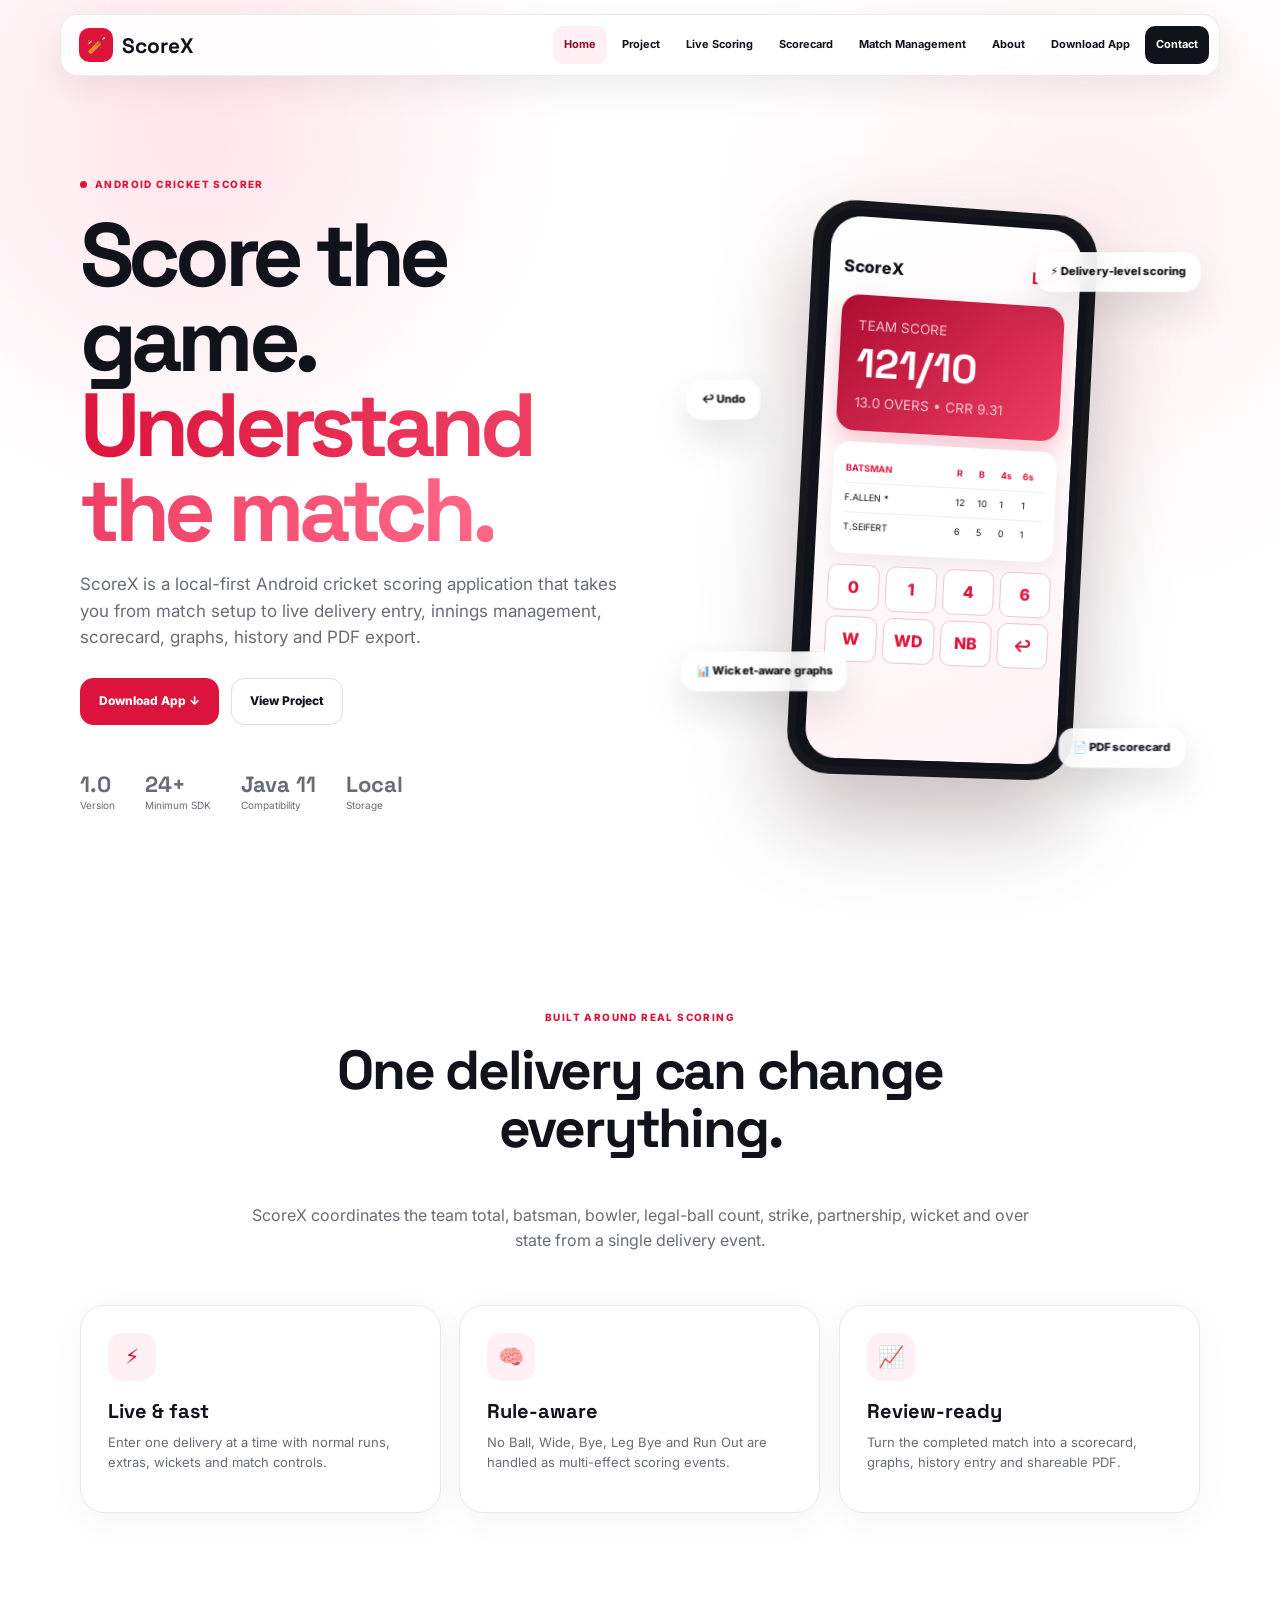
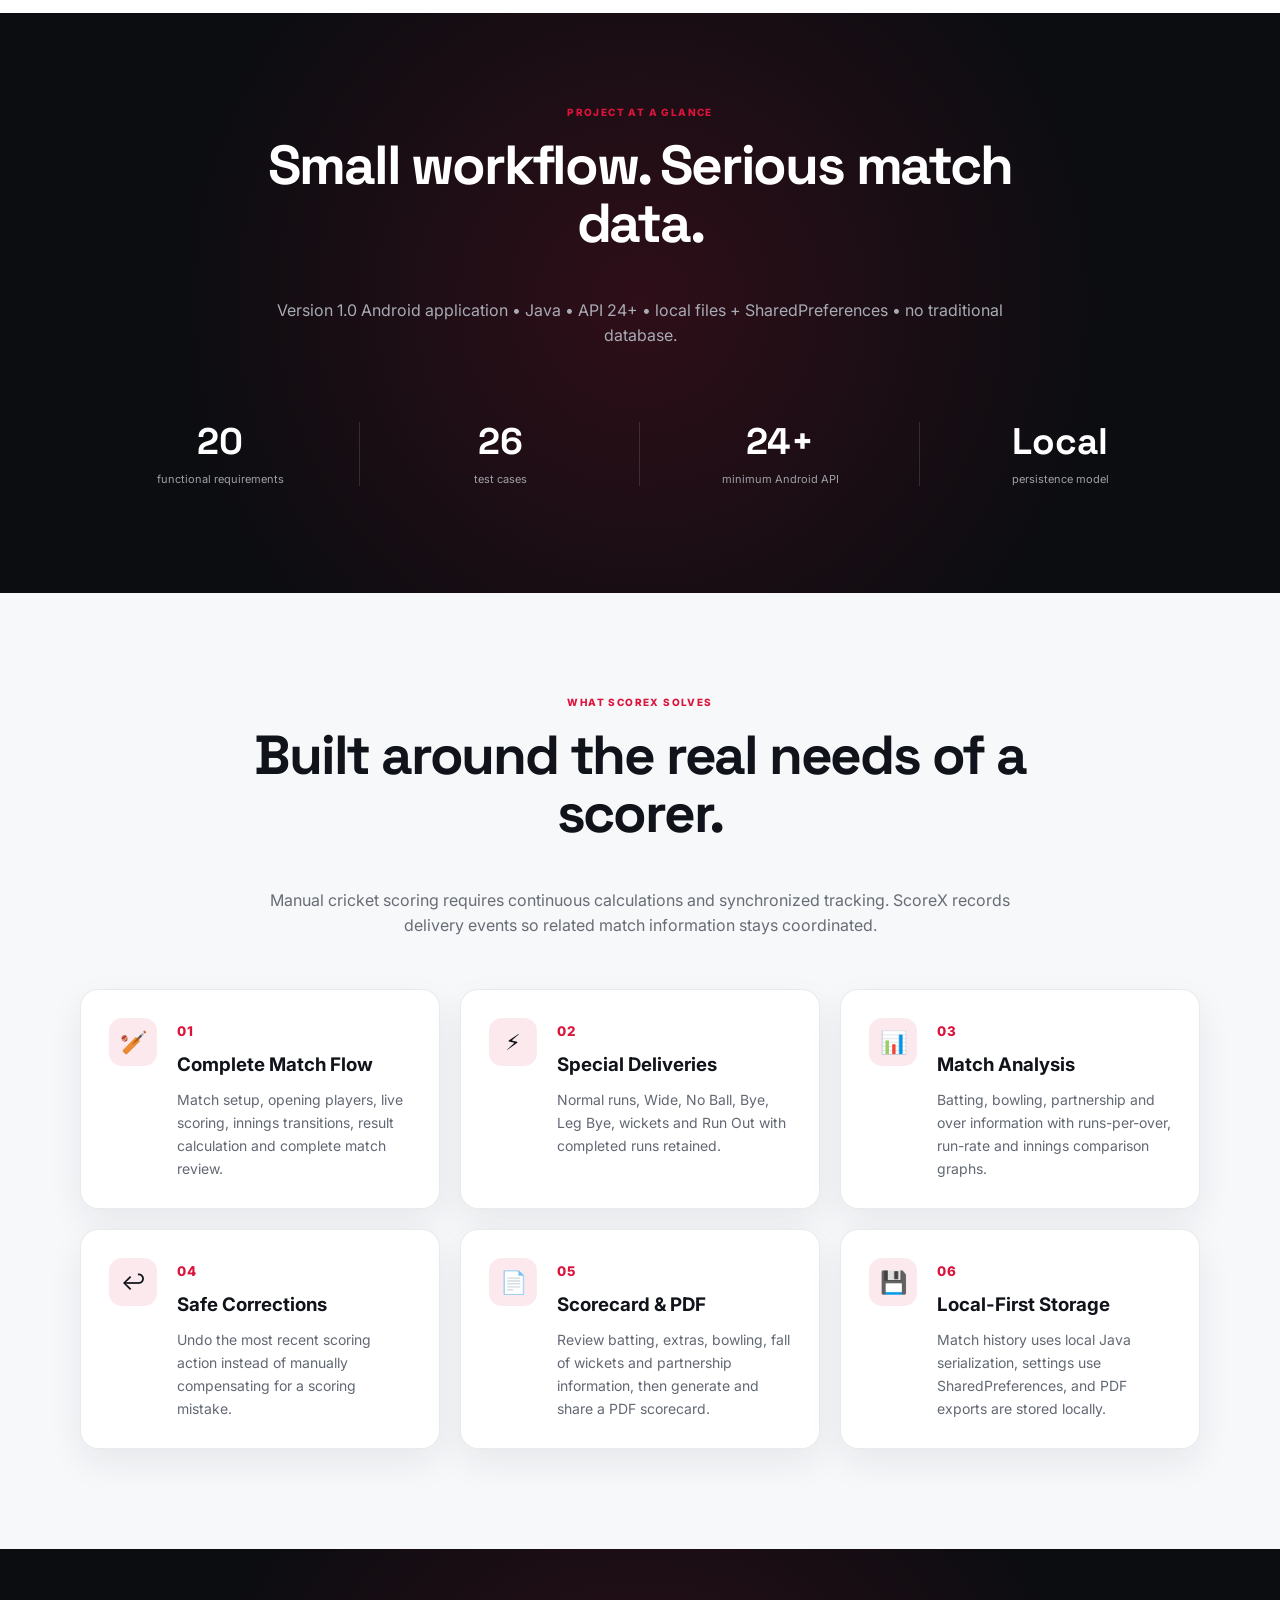
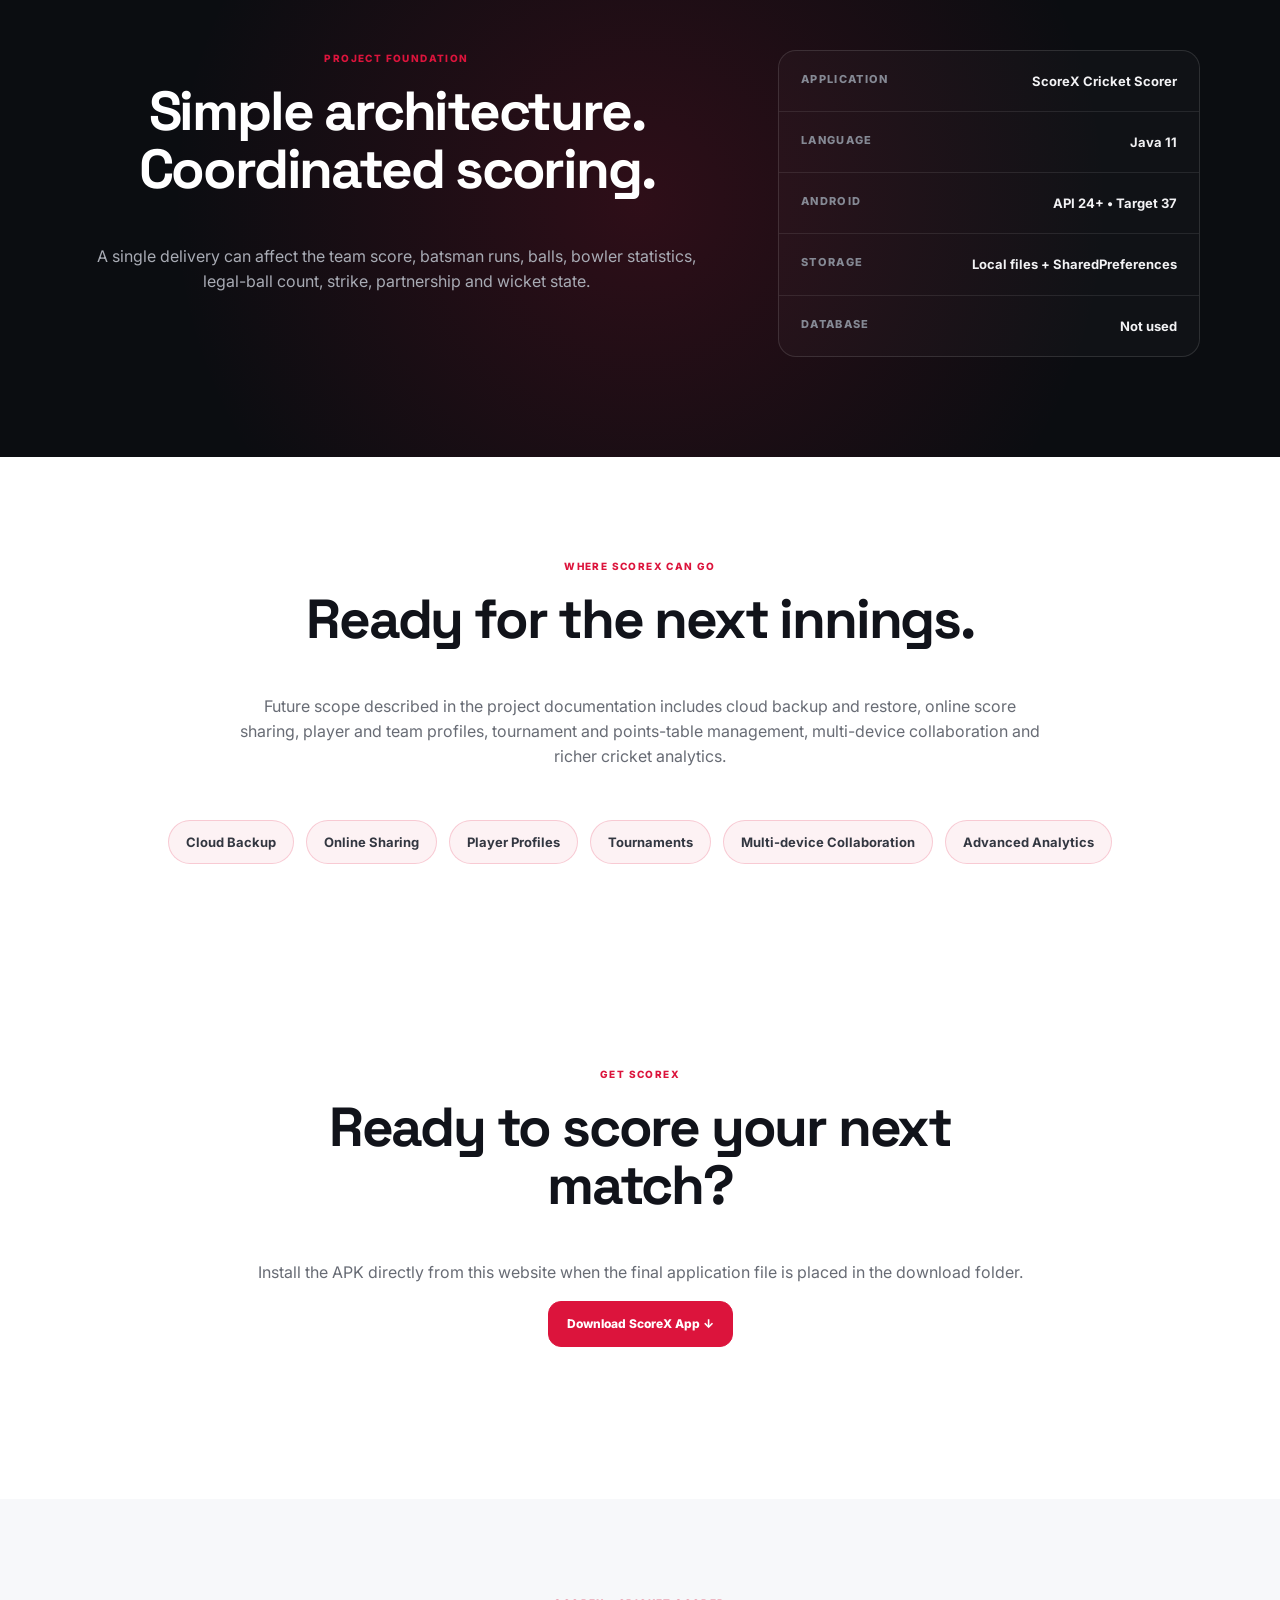
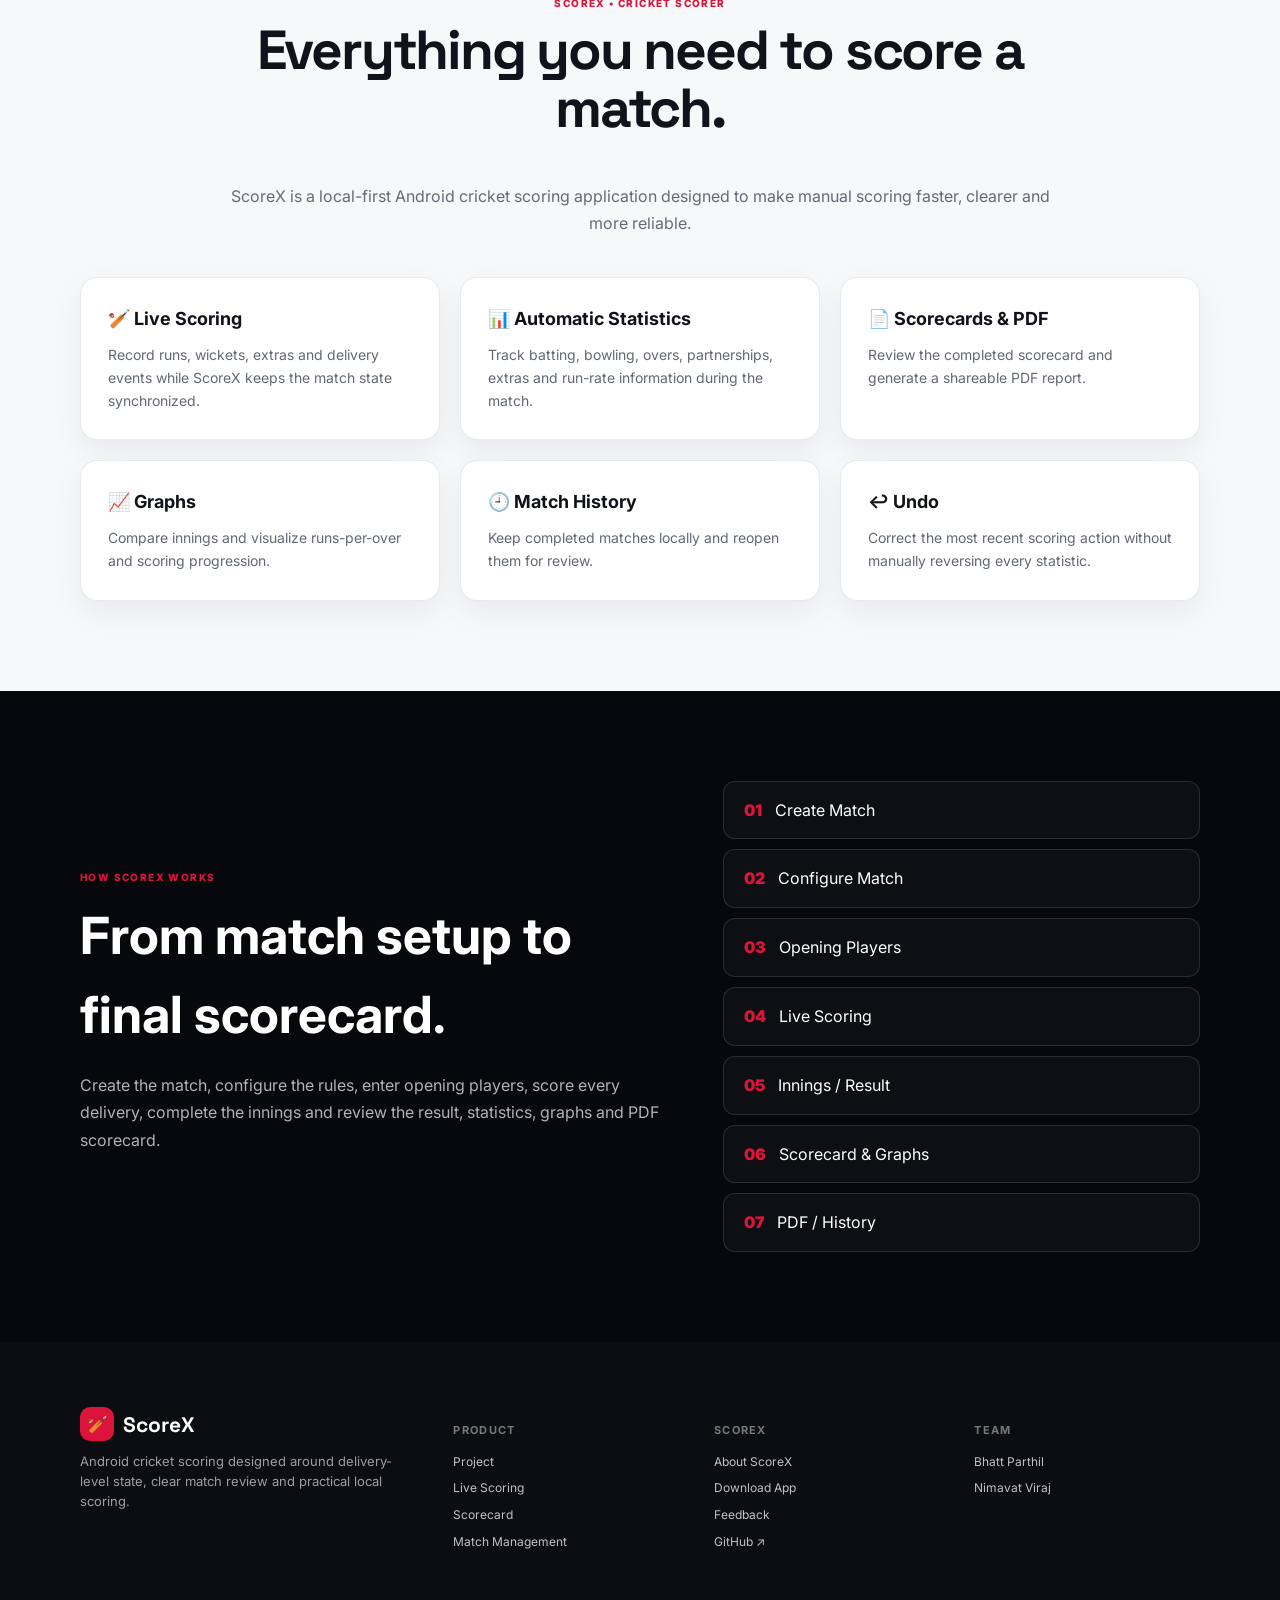
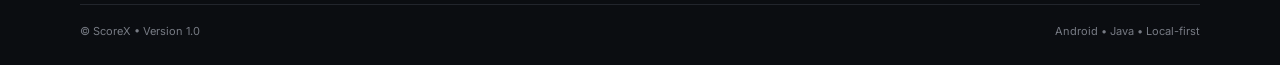
==== commit 0031f068: "Add files via upload" ====
--- a/index.html
+++ b/index.html
@@ -1,4 +1,142 @@
 <!doctype html><html lang="en"><head><meta charset="utf-8"><meta name="viewport" content="width=device-width,initial-scale=1"><meta name="theme-color" content="#DC143C"><title>Home | ScoreX</title><meta name="description" content="ScoreX Android cricket scorer"><link rel="stylesheet" href="css/style.css"></head><body><nav class="nav"><a class="brand" href="index.html"><span class="brand-mark">🏏</span>ScoreX</a><button class="menu" aria-label="Menu">☰</button><div class="links"><a href="index.html">Home</a><a href="features.html">Project</a><a href="live-scoring.html">Live Scoring</a><a href="scorecard.html">Scorecard</a><a href="match-management.html">Match Management</a><a href="about.html">About</a><a href="download.html">Download App</a><a class="cta" href="contact.html">Contact</a></div></nav><main><section class="hero"><div class="container hero-grid"><div class="reveal"><span class="eyebrow"><i></i> Android Cricket Scorer</span><h1>Score the game.<br><span class="grad">Understand the match.</span></h1><p class="lead">ScoreX is a local-first Android cricket scoring application that takes you from match setup to live delivery entry, innings management, scorecard, graphs, history and PDF export.</p><div class="actions"><a class="btn primary" href="download.html">Download App ↓</a><a class="btn" href="features.html">View Project</a></div><div class="hero-meta"><div><strong>1.0</strong>Version</div><div><strong>24+</strong>Minimum SDK</div><div><strong>Java 11</strong>Compatibility</div><div><strong>Local</strong>Storage</div></div></div><div class="phone-stage reveal tilt"><div class="phone"><div class="screen"><div class="appbar"><span>ScoreX</span><b>LIVE</b></div><div class="scorebox"><small>TEAM SCORE</small><div class="bigscore">121/10</div><small>13.0 OVERS • CRR 9.31</small></div><div class="mini"><div class="minirow"><b>BATSMAN</b><b>R</b><b>B</b><b>4s</b><b>6s</b></div><div class="minirow"><span>F.ALLEN *</span><span>12</span><span>10</span><span>1</span><span>1</span></div><div class="minirow"><span>T.SEIFERT</span><span>6</span><span>5</span><span>0</span><span>1</span></div></div><div class="runs"><div class="run">0</div><div class="run">1</div><div class="run">4</div><div class="run">6</div><div class="run">W</div><div class="run">WD</div><div class="run">NB</div><div class="run">↩</div></div></div></div><div class="floatcard f1">⚡ Delivery-level scoring</div><div class="floatcard f2">📊 Wicket-aware graphs</div><div class="floatcard f3">↩ Undo</div><div class="floatcard f4">📄 PDF scorecard</div></div></div></section>
 <section><div class="container"><div class="section-head reveal"><span class="eyebrow">Built around real scoring</span><h2>One delivery can change everything.</h2><p>ScoreX coordinates the team total, batsman, bowler, legal-ball count, strike, partnership, wicket and over state from a single delivery event.</p></div><div class="grid3"><article class="card tilt reveal"><div class="icon">⚡</div><h3>Live & fast</h3><p>Enter one delivery at a time with normal runs, extras, wickets and match controls.</p></article><article class="card tilt reveal"><div class="icon">🧠</div><h3>Rule-aware</h3><p>No Ball, Wide, Bye, Leg Bye and Run Out are handled as multi-effect scoring events.</p></article><article class="card tilt reveal"><div class="icon">📈</div><h3>Review-ready</h3><p>Turn the completed match into a scorecard, graphs, history entry and shareable PDF.</p></article></div></div></section>
 <section class="dark clean-dark"><div class="container"><div class="section-head reveal"><span class="eyebrow">Project at a glance</span><h2>Small workflow. Serious match data.</h2><p style="color:#a8abb4">Version 1.0 Android application • Java • API 24+ • local files + SharedPreferences • no traditional database.</p></div><div class="stats reveal"><div class="stat"><strong data-count="20">0</strong><span>functional requirements</span></div><div class="stat"><strong data-count="26">0</strong><span>test cases</span></div><div class="stat"><strong>24+</strong><span>minimum Android API</span></div><div class="stat"><strong>Local</strong><span>persistence model</span></div></div></div></section>
-<section><div class="container"><div class="section-head reveal"><span class="eyebrow">Get ScoreX</span><h2>Ready to score your next match?</h2><p>Install the APK directly from this website when the final application file is placed in the download folder.</p><a class="btn primary" href="download.html">Download ScoreX App ↓</a></div></div></section></main><footer><div class="container"><div class="footgrid"><div class="footbrand"><a class="brand" href="index.html"><span class="brand-mark">🏏</span>ScoreX</a><p>Android cricket scoring designed around delivery-level state, clear match review and practical local scoring.</p></div><div class="footcol"><h4>Product</h4><a href="features.html">Project</a><a href="live-scoring.html">Live Scoring</a><a href="scorecard.html">Scorecard</a><a href="match-management.html">Match Management</a></div><div class="footcol"><h4>ScoreX</h4><a href="about.html">About ScoreX</a><a href="download.html">Download App</a><a href="contact.html">Feedback</a><a href="https://github.com/" target="_blank" rel="noopener">GitHub ↗</a></div><div class="footcol"><h4>Team</h4><a href="contact.html">Bhatt Parthil</a><a href="contact.html">Nimavat Viraj</a></div></div><div class="bottom"><span>© ScoreX • Version 1.0</span><span>Android • Java • Local-first</span></div></div></footer><script src="js/script.js"></script></body></html>+
+<section class="home-documentation">
+  <div class="container">
+    <div class="section-head reveal">
+      <span class="eyebrow">What ScoreX Solves</span>
+      <h2>Built around the real needs of a scorer.</h2>
+      <p>Manual cricket scoring requires continuous calculations and synchronized tracking. ScoreX records delivery events so related match information stays coordinated.</p>
+    </div>
+
+    <div class="home-feature-matrix">
+      <article class="home-doc-card reveal">
+        <span class="home-doc-icon">🏏</span>
+        <div>
+          <small>01</small>
+          <h3>Complete Match Flow</h3>
+          <p>Match setup, opening players, live scoring, innings transitions, result calculation and complete match review.</p>
+        </div>
+      </article>
+
+      <article class="home-doc-card reveal">
+        <span class="home-doc-icon">⚡</span>
+        <div>
+          <small>02</small>
+          <h3>Special Deliveries</h3>
+          <p>Normal runs, Wide, No Ball, Bye, Leg Bye, wickets and Run Out with completed runs retained.</p>
+        </div>
+      </article>
+
+      <article class="home-doc-card reveal">
+        <span class="home-doc-icon">📊</span>
+        <div>
+          <small>03</small>
+          <h3>Match Analysis</h3>
+          <p>Batting, bowling, partnership and over information with runs-per-over, run-rate and innings comparison graphs.</p>
+        </div>
+      </article>
+
+      <article class="home-doc-card reveal">
+        <span class="home-doc-icon">↩</span>
+        <div>
+          <small>04</small>
+          <h3>Safe Corrections</h3>
+          <p>Undo the most recent scoring action instead of manually compensating for a scoring mistake.</p>
+        </div>
+      </article>
+
+      <article class="home-doc-card reveal">
+        <span class="home-doc-icon">📄</span>
+        <div>
+          <small>05</small>
+          <h3>Scorecard & PDF</h3>
+          <p>Review batting, extras, bowling, fall of wickets and partnership information, then generate and share a PDF scorecard.</p>
+        </div>
+      </article>
+
+      <article class="home-doc-card reveal">
+        <span class="home-doc-icon">💾</span>
+        <div>
+          <small>06</small>
+          <h3>Local-First Storage</h3>
+          <p>Match history uses local Java serialization, settings use SharedPreferences, and PDF exports are stored locally.</p>
+        </div>
+      </article>
+    </div>
+  </div>
+</section>
+
+<section class="dark home-tech">
+  <div class="container">
+    <div class="home-tech-grid">
+      <div class="section-head reveal">
+        <span class="eyebrow">Project Foundation</span>
+        <h2>Simple architecture. Coordinated scoring.</h2>
+        <p style="color:#a8abb4">A single delivery can affect the team score, batsman runs, balls, bowler statistics, legal-ball count, strike, partnership and wicket state.</p>
+      </div>
+      <div class="tech-panel reveal">
+        <div><span>APPLICATION</span><strong>ScoreX Cricket Scorer</strong></div>
+        <div><span>LANGUAGE</span><strong>Java 11</strong></div>
+        <div><span>ANDROID</span><strong>API 24+ • Target 37</strong></div>
+        <div><span>STORAGE</span><strong>Local files + SharedPreferences</strong></div>
+        <div><span>DATABASE</span><strong>Not used</strong></div>
+      </div>
+    </div>
+  </div>
+</section>
+
+<section class="home-future">
+  <div class="container">
+    <div class="section-head reveal">
+      <span class="eyebrow">Where ScoreX Can Go</span>
+      <h2>Ready for the next innings.</h2>
+      <p>Future scope described in the project documentation includes cloud backup and restore, online score sharing, player and team profiles, tournament and points-table management, multi-device collaboration and richer cricket analytics.</p>
+    </div>
+    <div class="future-tags reveal">
+      <span>Cloud Backup</span>
+      <span>Online Sharing</span>
+      <span>Player Profiles</span>
+      <span>Tournaments</span>
+      <span>Multi-device Collaboration</span>
+      <span>Advanced Analytics</span>
+    </div>
+  </div>
+</section>
+
+<section><div class="container"><div class="section-head reveal"><span class="eyebrow">Get ScoreX</span><h2>Ready to score your next match?</h2><p>Install the APK directly from this website when the final application file is placed in the download folder.</p><a class="btn primary" href="download.html">Download ScoreX App ↓</a></div></div></section>
+<section class="scorex-source-content">
+  <div class="container">
+    <div class="section-head">
+      <span class="eyebrow">ScoreX • Cricket Scorer</span>
+      <h2>Everything you need to score a match.</h2>
+      <p>ScoreX is a local-first Android cricket scoring application designed to make manual scoring faster, clearer and more reliable.</p>
+    </div>
+    <div class="source-grid">
+      <article><b>🏏 Live Scoring</b><p>Record runs, wickets, extras and delivery events while ScoreX keeps the match state synchronized.</p></article>
+      <article><b>📊 Automatic Statistics</b><p>Track batting, bowling, overs, partnerships, extras and run-rate information during the match.</p></article>
+      <article><b>📄 Scorecards & PDF</b><p>Review the completed scorecard and generate a shareable PDF report.</p></article>
+      <article><b>📈 Graphs</b><p>Compare innings and visualize runs-per-over and scoring progression.</p></article>
+      <article><b>🕘 Match History</b><p>Keep completed matches locally and reopen them for review.</p></article>
+      <article><b>↩ Undo</b><p>Correct the most recent scoring action without manually reversing every statistic.</p></article>
+    </div>
+  </div>
+</section>
+<section class="scorex-source-dark">
+  <div class="container">
+    <div class="source-two">
+      <div>
+        <span class="eyebrow">How ScoreX Works</span>
+        <h2>From match setup to final scorecard.</h2>
+        <p>Create the match, configure the rules, enter opening players, score every delivery, complete the innings and review the result, statistics, graphs and PDF scorecard.</p>
+      </div>
+      <ol>
+        <li>Create Match</li><li>Configure Match</li><li>Opening Players</li><li>Live Scoring</li>
+        <li>Innings / Result</li><li>Scorecard & Graphs</li><li>PDF / History</li>
+      </ol>
+    </div>
+  </div>
+</section>
+
+</main><footer><div class="container"><div class="footgrid"><div class="footbrand"><a class="brand" href="index.html"><span class="brand-mark">🏏</span>ScoreX</a><p>Android cricket scoring designed around delivery-level state, clear match review and practical local scoring.</p></div><div class="footcol"><h4>Product</h4><a href="features.html">Project</a><a href="live-scoring.html">Live Scoring</a><a href="scorecard.html">Scorecard</a><a href="match-management.html">Match Management</a></div><div class="footcol"><h4>ScoreX</h4><a href="about.html">About ScoreX</a><a href="download.html">Download App</a><a href="contact.html">Feedback</a><a href="https://github.com/parthilbhatt615-dotcom" target="_blank" rel="noopener">GitHub ↗</a></div><div class="footcol"><h4>Team</h4><a href="contact.html">Bhatt Parthil</a><a href="contact.html">Nimavat Viraj</a></div></div><div class="bottom"><span>© ScoreX • Version 1.0</span><span>Android • Java • Local-first</span></div></div></footer><script src="js/script.js"></script></body></html>
--- a/css/style.css
+++ b/css/style.css
@@ -896,3 +896,328 @@
   .reference-person p { font-size: 15px; }
   .reference-developer-footer { justify-content: center; margin-top: 25px; }
 }
+
+
+/* =========================================================
+   ScoreX Home: documentation content expansion
+   Existing home design is preserved.
+   ========================================================= */
+.home-documentation {
+  padding: 95px 0 100px;
+  background: #f7f8fa;
+}
+.home-feature-matrix {
+  display: grid;
+  grid-template-columns: repeat(3, minmax(0,1fr));
+  gap: 20px;
+  margin-top: 42px;
+}
+.home-doc-card {
+  display: flex;
+  gap: 20px;
+  padding: 28px;
+  min-height: 185px;
+  border: 1px solid rgba(15,23,42,.09);
+  border-radius: 18px;
+  background: #fff;
+  box-shadow: 0 14px 35px rgba(15,23,42,.07);
+  transition: transform .3s ease, box-shadow .3s ease;
+}
+.home-doc-card:hover {
+  transform: translateY(-6px);
+  box-shadow: 0 20px 45px rgba(15,23,42,.12);
+}
+.home-doc-icon {
+  flex: 0 0 48px;
+  width: 48px;
+  height: 48px;
+  display: grid;
+  place-items: center;
+  border-radius: 13px;
+  background: rgba(220,20,60,.09);
+  font-size: 22px;
+}
+.home-doc-card small {
+  color: #dc143c;
+  font-weight: 800;
+  letter-spacing: .1em;
+}
+.home-doc-card h3 {
+  margin: 7px 0 9px;
+}
+.home-doc-card p {
+  margin: 0;
+  color: #626873;
+  line-height: 1.65;
+  font-size: 14px;
+}
+.home-tech {
+  padding: 95px 0;
+}
+.home-tech-grid {
+  display: grid;
+  grid-template-columns: 1.2fr .8fr;
+  gap: 65px;
+  align-items: center;
+}
+.tech-panel {
+  display: grid;
+  gap: 0;
+  border: 1px solid rgba(255,255,255,.12);
+  border-radius: 18px;
+  overflow: hidden;
+  background: rgba(255,255,255,.025);
+}
+.tech-panel div {
+  display: flex;
+  justify-content: space-between;
+  gap: 20px;
+  padding: 20px 22px;
+  border-bottom: 1px solid rgba(255,255,255,.09);
+}
+.tech-panel div:last-child { border-bottom: 0; }
+.tech-panel span {
+  color: #858994;
+  font-size: 11px;
+  font-weight: 800;
+  letter-spacing: .12em;
+}
+.tech-panel strong {
+  color: #f2f2f4;
+  font-size: 13px;
+  text-align: right;
+}
+.home-future {
+  padding: 95px 0;
+  background: #fff;
+}
+.future-tags {
+  display: flex;
+  flex-wrap: wrap;
+  justify-content: center;
+  gap: 12px;
+  margin-top: 35px;
+}
+.future-tags span {
+  padding: 11px 17px;
+  border-radius: 999px;
+  border: 1px solid rgba(220,20,60,.18);
+  background: rgba(220,20,60,.055);
+  color: #333741;
+  font-size: 13px;
+  font-weight: 700;
+}
+/* Third developer card keeps the existing visual language while using a distinct accent. */
+.juvil-developer {
+  grid-column: 1 / -1;
+  max-width: 590px;
+  justify-self: center;
+  background: radial-gradient(circle at 100% 100%, rgba(245,158,11,.17), transparent 42%), #070708;
+  border-color: rgba(245,158,11,.38);
+}
+.juvil-developer .reference-avatar {
+  border: 2px solid #f59e0b;
+  box-shadow: 0 0 32px rgba(245,158,11,.12);
+}
+.juvil-developer .reference-avatar svg { stroke: #f59e0b; }
+.juvil-developer .reference-number,
+.juvil-developer .reference-person h4,
+.juvil-developer .reference-developer-footer span { color: #f59e0b; }
+.juvil-developer .reference-rule { background: #f59e0b; }
+
+@media (max-width: 900px) {
+  .home-feature-matrix { grid-template-columns: repeat(2,minmax(0,1fr)); }
+  .home-tech-grid { grid-template-columns: 1fr; gap: 35px; }
+}
+@media (max-width: 600px) {
+  .home-documentation, .home-tech, .home-future { padding: 70px 0; }
+  .home-feature-matrix { grid-template-columns: 1fr; }
+  .home-doc-card { min-height: auto; }
+  .tech-panel div { flex-direction: column; gap: 7px; }
+  .tech-panel strong { text-align: left; }
+  .juvil-developer { grid-column: auto; }
+}
+
+/* =========================================================
+   ScoreX Current Content Integration
+   Keeps the existing website design and adds source content.
+   ========================================================= */
+.scorex-source-content { padding: 90px 0; background: #f7f8fa; }
+.scorex-source-content .section-head { max-width: 850px; margin: 0 auto 40px; text-align: center; }
+.scorex-source-content .section-head h2 { margin-top: 8px; }
+.scorex-source-content .section-head p { color:#656b76; line-height:1.7; }
+.source-grid { display:grid; grid-template-columns:repeat(3,minmax(0,1fr)); gap:20px; }
+.source-grid article {
+  padding:27px; border:1px solid rgba(15,23,42,.09); border-radius:17px;
+  background:#fff; box-shadow:0 12px 30px rgba(15,23,42,.06);
+  transition:.3s ease;
+}
+.source-grid article:hover { transform:translateY(-5px); box-shadow:0 18px 40px rgba(15,23,42,.10); }
+.source-grid b { font-size:18px; }
+.source-grid p { margin:10px 0 0; color:#626873; line-height:1.65; font-size:14px; }
+.scorex-source-dark { padding:90px 0; background:#07080b; color:#fff; }
+.source-two { display:grid; grid-template-columns:1.1fr .9fr; gap:60px; align-items:center; }
+.source-two h2 { font-size:clamp(32px,4vw,52px); margin:8px 0 18px; }
+.source-two p { color:#aeb2bd; line-height:1.7; }
+.source-two ol { margin:0; padding:0; list-style:none; display:grid; gap:10px; counter-reset:flow; }
+.source-two li { counter-increment:flow; padding:16px 20px; border:1px solid rgba(255,255,255,.12); border-radius:12px; background:rgba(255,255,255,.03); }
+.source-two li:before { content:counter(flow,decimal-leading-zero); color:#dc143c; font-weight:900; margin-right:13px; }
+.workflow { display:grid; grid-template-columns:repeat(4,minmax(0,1fr)); gap:18px; }
+.workflow > div { padding:25px; border:1px solid rgba(15,23,42,.09); border-radius:16px; background:#fff; box-shadow:0 10px 25px rgba(15,23,42,.05); }
+.workflow strong { color:#dc143c; font-size:13px; }
+.workflow h3 { margin:12px 0 8px; }
+.workflow p { margin:0; color:#646a74; line-height:1.6; font-size:14px; }
+.download-info { display:grid; grid-template-columns:repeat(3,1fr); gap:18px; max-width:950px; margin:auto; }
+.download-info div { padding:25px; border-radius:16px; background:#fff; border:1px solid rgba(15,23,42,.09); }
+.download-info b,.download-info span { display:block; }
+.download-info span { margin-top:8px; color:#666c76; }
+.juvil-developer { grid-column:1/-1; max-width:590px; justify-self:center; background:radial-gradient(circle at 100% 100%,rgba(245,158,11,.17),transparent 42%),#070708; border-color:rgba(245,158,11,.38); }
+.juvil-developer .reference-avatar { border:2px solid #f59e0b; box-shadow:0 0 32px rgba(245,158,11,.12); }
+.juvil-developer .reference-avatar svg { stroke:#f59e0b; }
+.juvil-developer .reference-number,.juvil-developer .reference-person h4,.juvil-developer .reference-developer-footer span { color:#f59e0b; }
+.juvil-developer .reference-rule { background:#f59e0b; }
+@media(max-width:900px){
+ .source-grid{grid-template-columns:repeat(2,minmax(0,1fr));}
+ .source-two{grid-template-columns:1fr;}
+ .workflow{grid-template-columns:repeat(2,minmax(0,1fr));}
+ .download-info{grid-template-columns:1fr;}
+}
+@media(max-width:600px){
+ .scorex-source-content,.scorex-source-dark{padding:65px 0;}
+ .source-grid,.workflow{grid-template-columns:1fr;}
+}
+
+/* About developer accents — final three-person layout */
+.about-team-reference .parthil-developer .reference-number,
+.about-team-reference .parthil-developer .reference-person h4,
+.about-team-reference .parthil-developer .reference-developer-footer span {
+  color: #ff1749;
+}
+.about-team-reference .parthil-developer .reference-avatar {
+  border-color: #ff1749;
+  box-shadow: 0 0 32px rgba(255,23,73,.13);
+}
+.about-team-reference .parthil-developer .reference-avatar svg,
+.about-team-reference .parthil-developer .reference-avatar svg * {
+  stroke: #ff1749;
+}
+.about-team-reference .parthil-developer .reference-rule {
+  background: #ff1749;
+}
+.about-team-reference .viraj-developer .reference-number,
+.about-team-reference .viraj-developer .reference-person h4,
+.about-team-reference .viraj-developer .reference-developer-footer span {
+  color: #a66cff;
+}
+.about-team-reference .viraj-developer .reference-avatar {
+  border-color: #a66cff;
+  box-shadow: 0 0 32px rgba(166,108,255,.13);
+}
+.about-team-reference .viraj-developer .reference-avatar svg,
+.about-team-reference .viraj-developer .reference-avatar svg * {
+  stroke: #a66cff;
+}
+.about-team-reference .viraj-developer .reference-rule {
+  background: #a66cff;
+}
+.about-team-reference .juvil-developer {
+  grid-column: auto;
+  background: radial-gradient(circle at 100% 100%, rgba(34,211,238,.16), transparent 42%), #070708;
+  border-color: rgba(34,211,238,.38);
+}
+.about-team-reference .juvil-developer .reference-number,
+.about-team-reference .juvil-developer .reference-person h4,
+.about-team-reference .juvil-developer .reference-developer-footer span {
+  color: #22d3ee;
+}
+.about-team-reference .juvil-developer .reference-avatar {
+  border-color: #22d3ee;
+  box-shadow: 0 0 32px rgba(34,211,238,.13);
+}
+.about-team-reference .juvil-developer .reference-avatar svg,
+.about-team-reference .juvil-developer .reference-avatar svg * {
+  stroke: #22d3ee;
+}
+.about-team-reference .juvil-developer .reference-rule {
+  background: #22d3ee;
+}
+.about-team-reference .juvil-developer .reference-person p { display: block; color: #e8e8ee; }
+@media (max-width: 900px) {
+  .about-team-reference .juvil-developer {
+    grid-column: auto;
+  }
+}
+
+/* =========================================================
+   About developers — triangular team arrangement
+   01 top-center, 02 bottom-left, 03 bottom-right
+   ========================================================= */
+.about-team-reference .triangle-developer-grid {
+  display: grid;
+  grid-template-columns: repeat(2, minmax(0, 1fr));
+  grid-template-rows: auto auto;
+  column-gap: 32px;
+  row-gap: 32px;
+  align-items: stretch;
+  max-width: 1050px;
+  margin: 0 auto;
+}
+.about-team-reference .triangle-developer-grid .triangle-top {
+  grid-column: 1 / -1;
+  width: min(590px, 100%);
+  justify-self: center;
+}
+.about-team-reference .triangle-developer-grid .triangle-bottom {
+  width: 100%;
+}
+.about-team-reference .triangle-developer-grid .parthil-developer {
+  border-color: rgba(255,23,73,.42);
+}
+.about-team-reference .triangle-developer-grid .viraj-developer {
+  border-color: rgba(166,108,255,.40);
+}
+.about-team-reference .triangle-developer-grid .juvil-developer {
+  border-color: rgba(34,211,238,.38);
+}
+@media (max-width: 700px) {
+  .about-team-reference .triangle-developer-grid {
+    grid-template-columns: 1fr;
+    grid-template-rows: auto;
+  }
+  .about-team-reference .triangle-developer-grid .triangle-top {
+    grid-column: auto;
+    width: 100%;
+  }
+}
+
+/* GitHub Profile Link */
+.about-team-reference .github-profile-link {
+  display: inline-flex;
+  align-items: center;
+  margin-top: 18px;
+  padding: 10px 16px;
+  border: 1px solid rgba(255,255,255,.18);
+  border-radius: 999px;
+  color: #f3f3f5;
+  text-decoration: none;
+  font-size: 13px;
+  font-weight: 800;
+  background: rgba(255,255,255,.04);
+  transition: .25s ease;
+}
+.about-team-reference .github-profile-link:hover {
+  color: #fff;
+  border-color: #ff1749;
+  background: rgba(255,23,73,.10);
+  transform: translateY(-2px);
+}
+
+/* Juvil description visibility fix */
+.about-team-reference .juvil-developer .reference-person p {
+  display: block !important;
+  visibility: visible !important;
+  opacity: 1 !important;
+  color: #e8e8ee !important;
+  line-height: 1.6;
+  margin-top: 16px;
+}
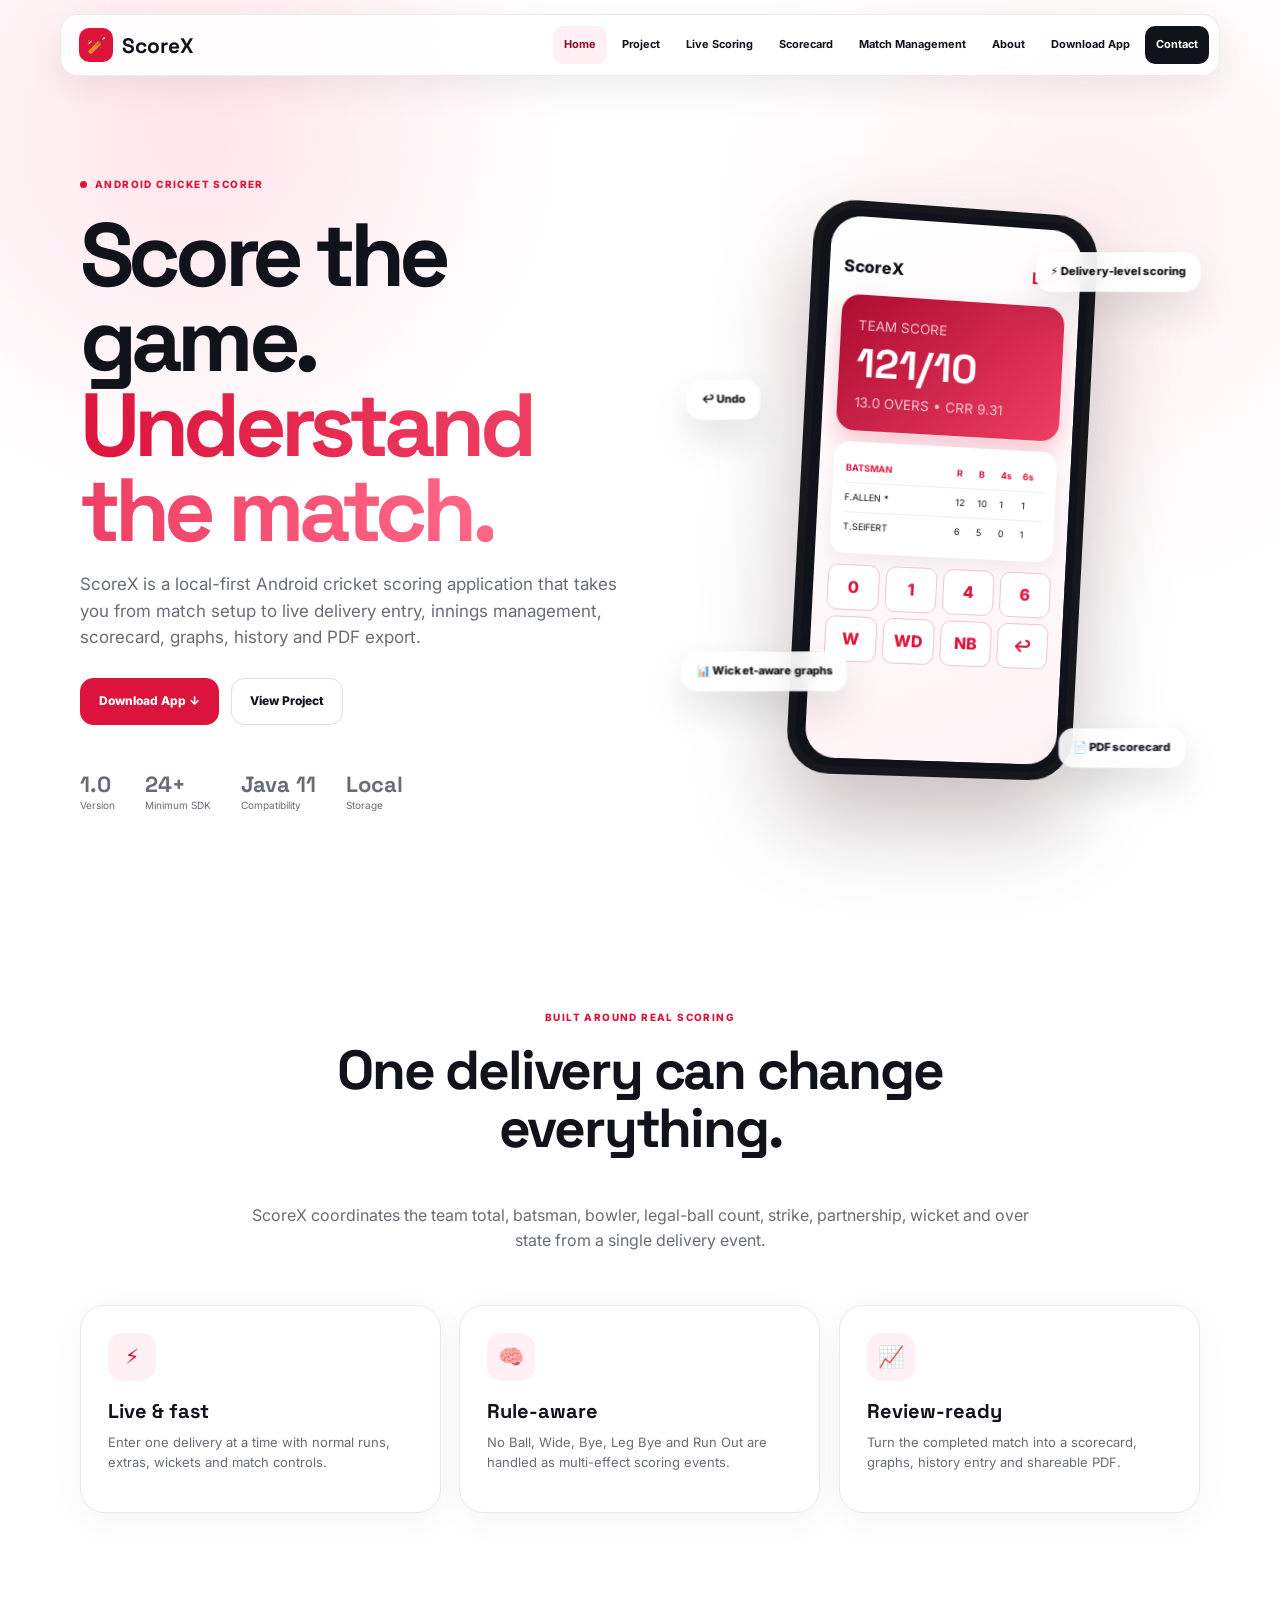
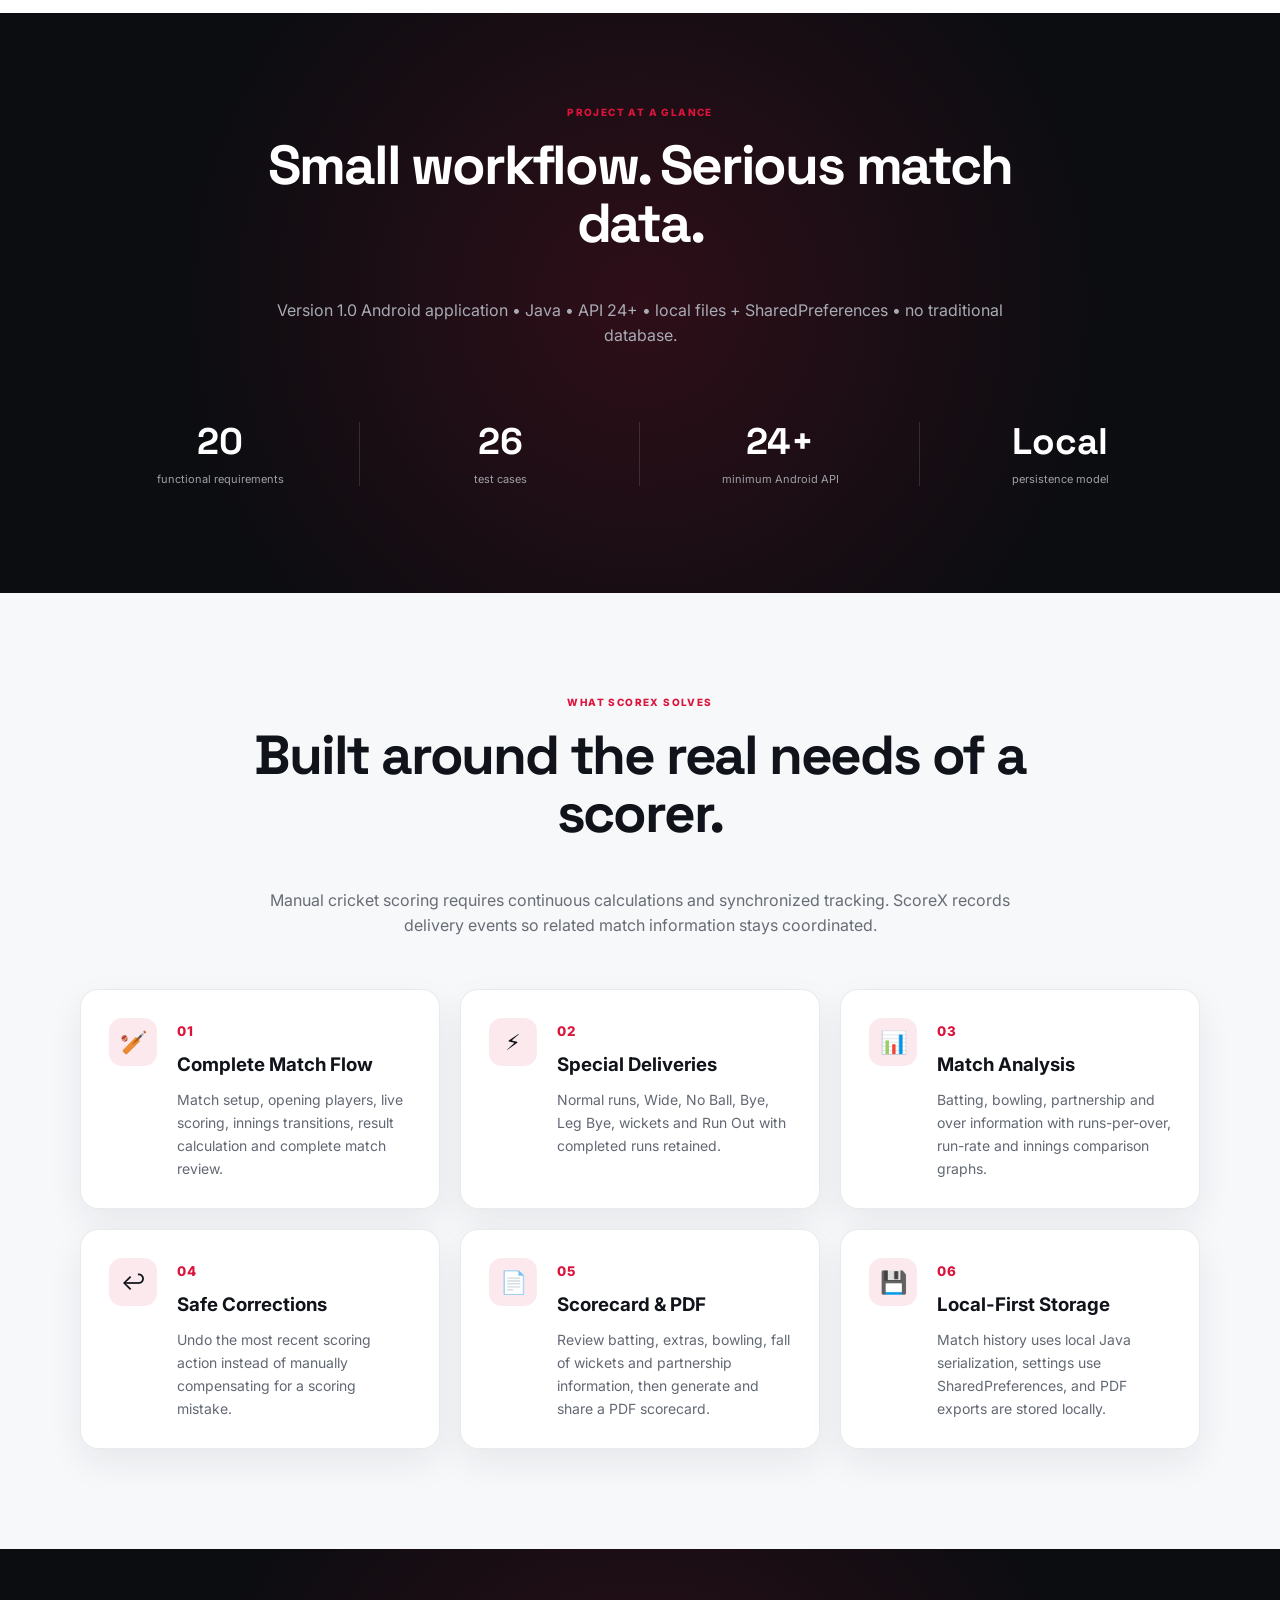
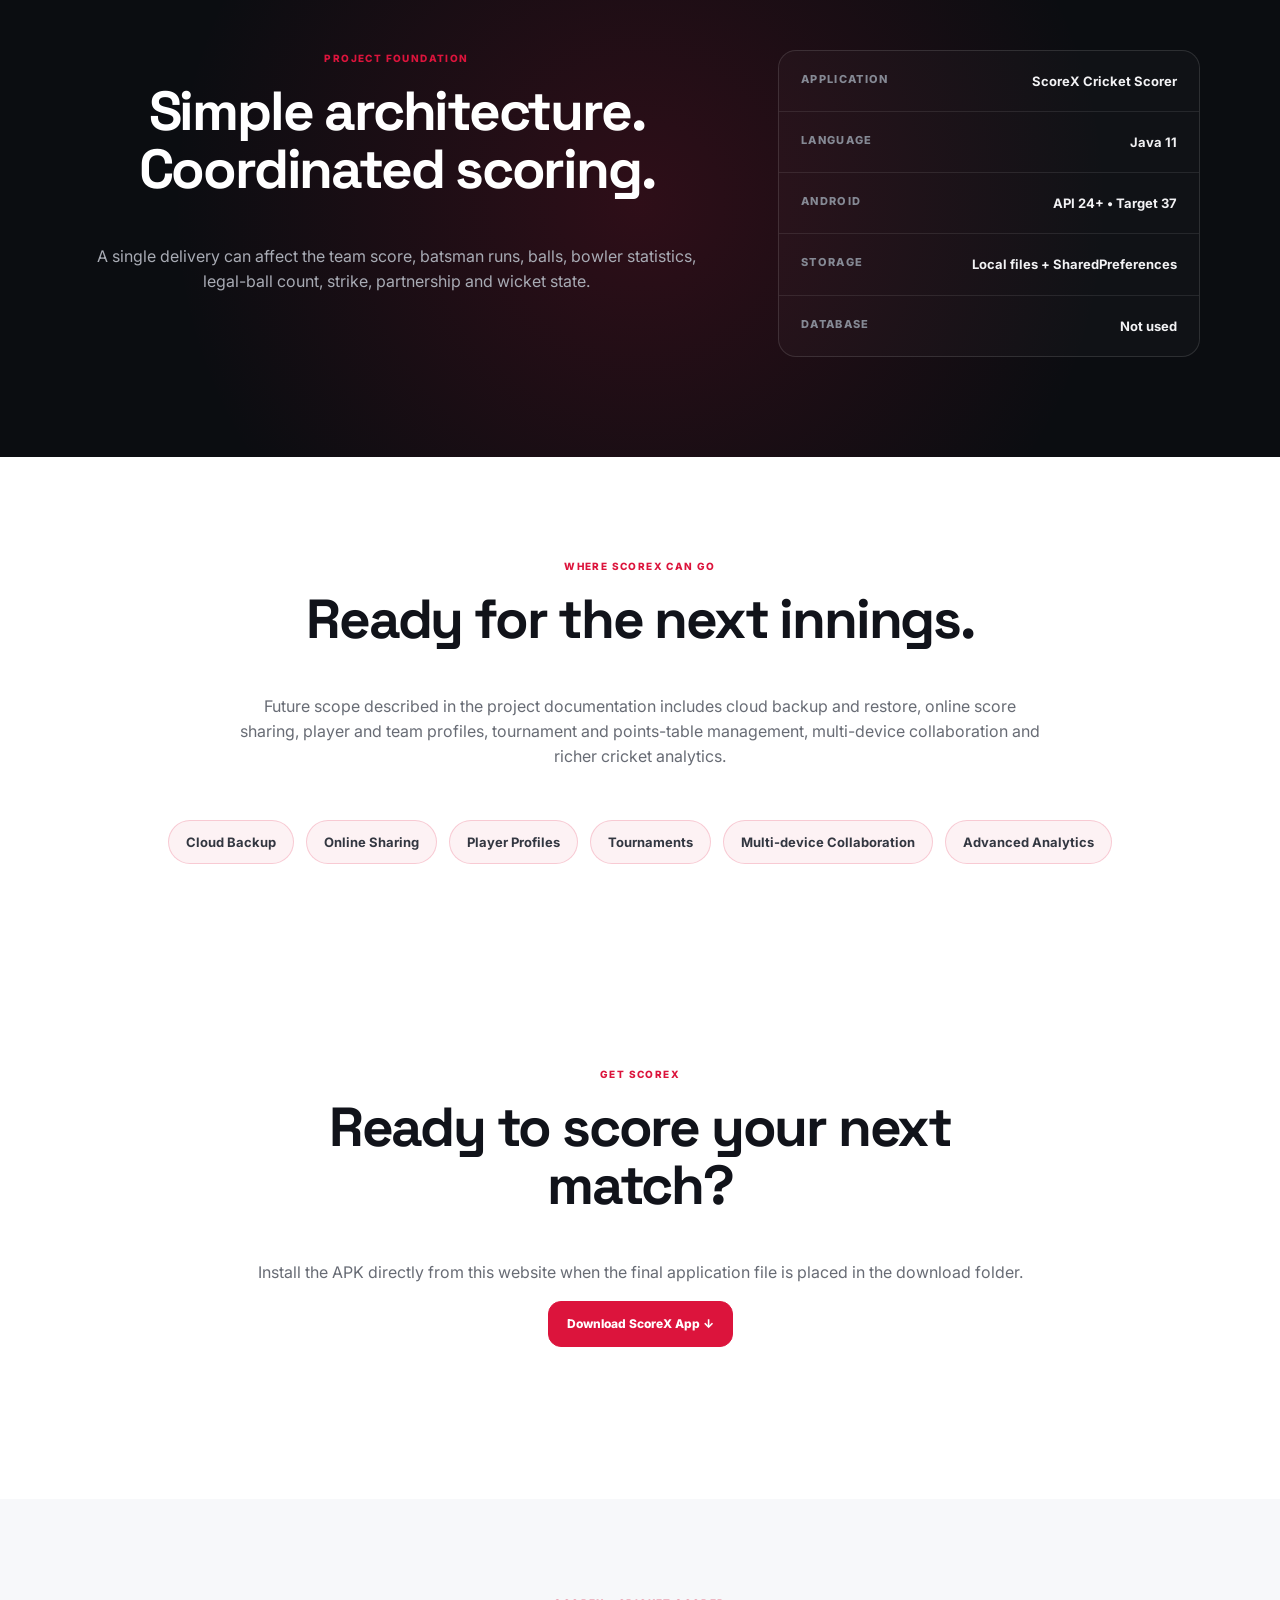
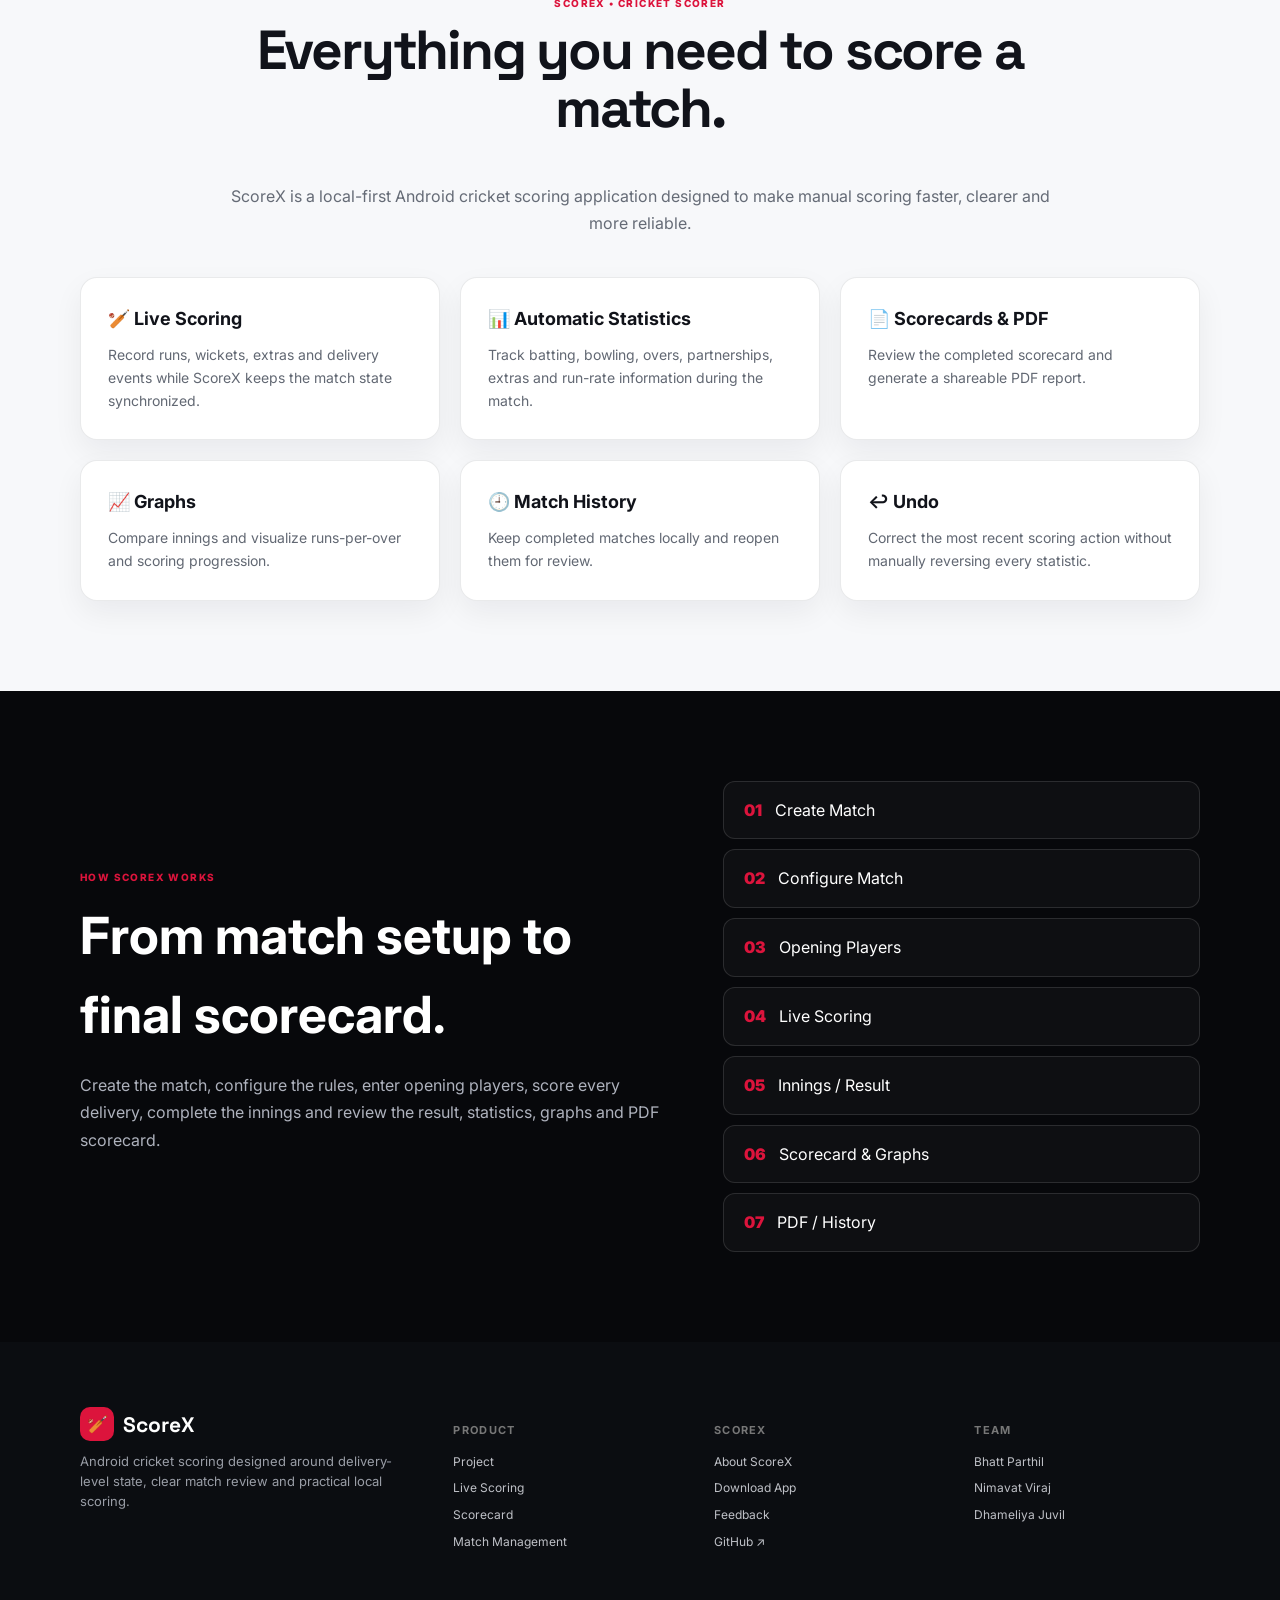
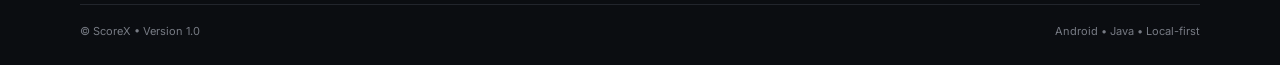
==== commit 7451e203: "Add files via upload" ====
--- a/index.html
+++ b/index.html
@@ -139,4 +139,4 @@
   </div>
 </section>
 
-</main><footer><div class="container"><div class="footgrid"><div class="footbrand"><a class="brand" href="index.html"><span class="brand-mark">🏏</span>ScoreX</a><p>Android cricket scoring designed around delivery-level state, clear match review and practical local scoring.</p></div><div class="footcol"><h4>Product</h4><a href="features.html">Project</a><a href="live-scoring.html">Live Scoring</a><a href="scorecard.html">Scorecard</a><a href="match-management.html">Match Management</a></div><div class="footcol"><h4>ScoreX</h4><a href="about.html">About ScoreX</a><a href="download.html">Download App</a><a href="contact.html">Feedback</a><a href="https://github.com/parthilbhatt615-dotcom" target="_blank" rel="noopener">GitHub ↗</a></div><div class="footcol"><h4>Team</h4><a href="contact.html">Bhatt Parthil</a><a href="contact.html">Nimavat Viraj</a></div></div><div class="bottom"><span>© ScoreX • Version 1.0</span><span>Android • Java • Local-first</span></div></div></footer><script src="js/script.js"></script></body></html>+</main><footer><div class="container"><div class="footgrid"><div class="footbrand"><a class="brand" href="index.html"><span class="brand-mark">🏏</span>ScoreX</a><p>Android cricket scoring designed around delivery-level state, clear match review and practical local scoring.</p></div><div class="footcol"><h4>Product</h4><a href="features.html">Project</a><a href="live-scoring.html">Live Scoring</a><a href="scorecard.html">Scorecard</a><a href="match-management.html">Match Management</a></div><div class="footcol"><h4>ScoreX</h4><a href="about.html">About ScoreX</a><a href="download.html">Download App</a><a href="contact.html">Feedback</a><a href="https://github.com/parthilbhatt615-dotcom" target="_blank" rel="noopener">GitHub ↗</a></div><div class="footcol"><h4>Team</h4><a href="contact.html">Bhatt Parthil</a><a href="contact.html">Nimavat Viraj</a><a href="contact.html">Dhameliya Juvil</a></div></div><div class="bottom"><span>© ScoreX • Version 1.0</span><span>Android • Java • Local-first</span></div></div></footer><script src="js/script.js"></script></body></html>
